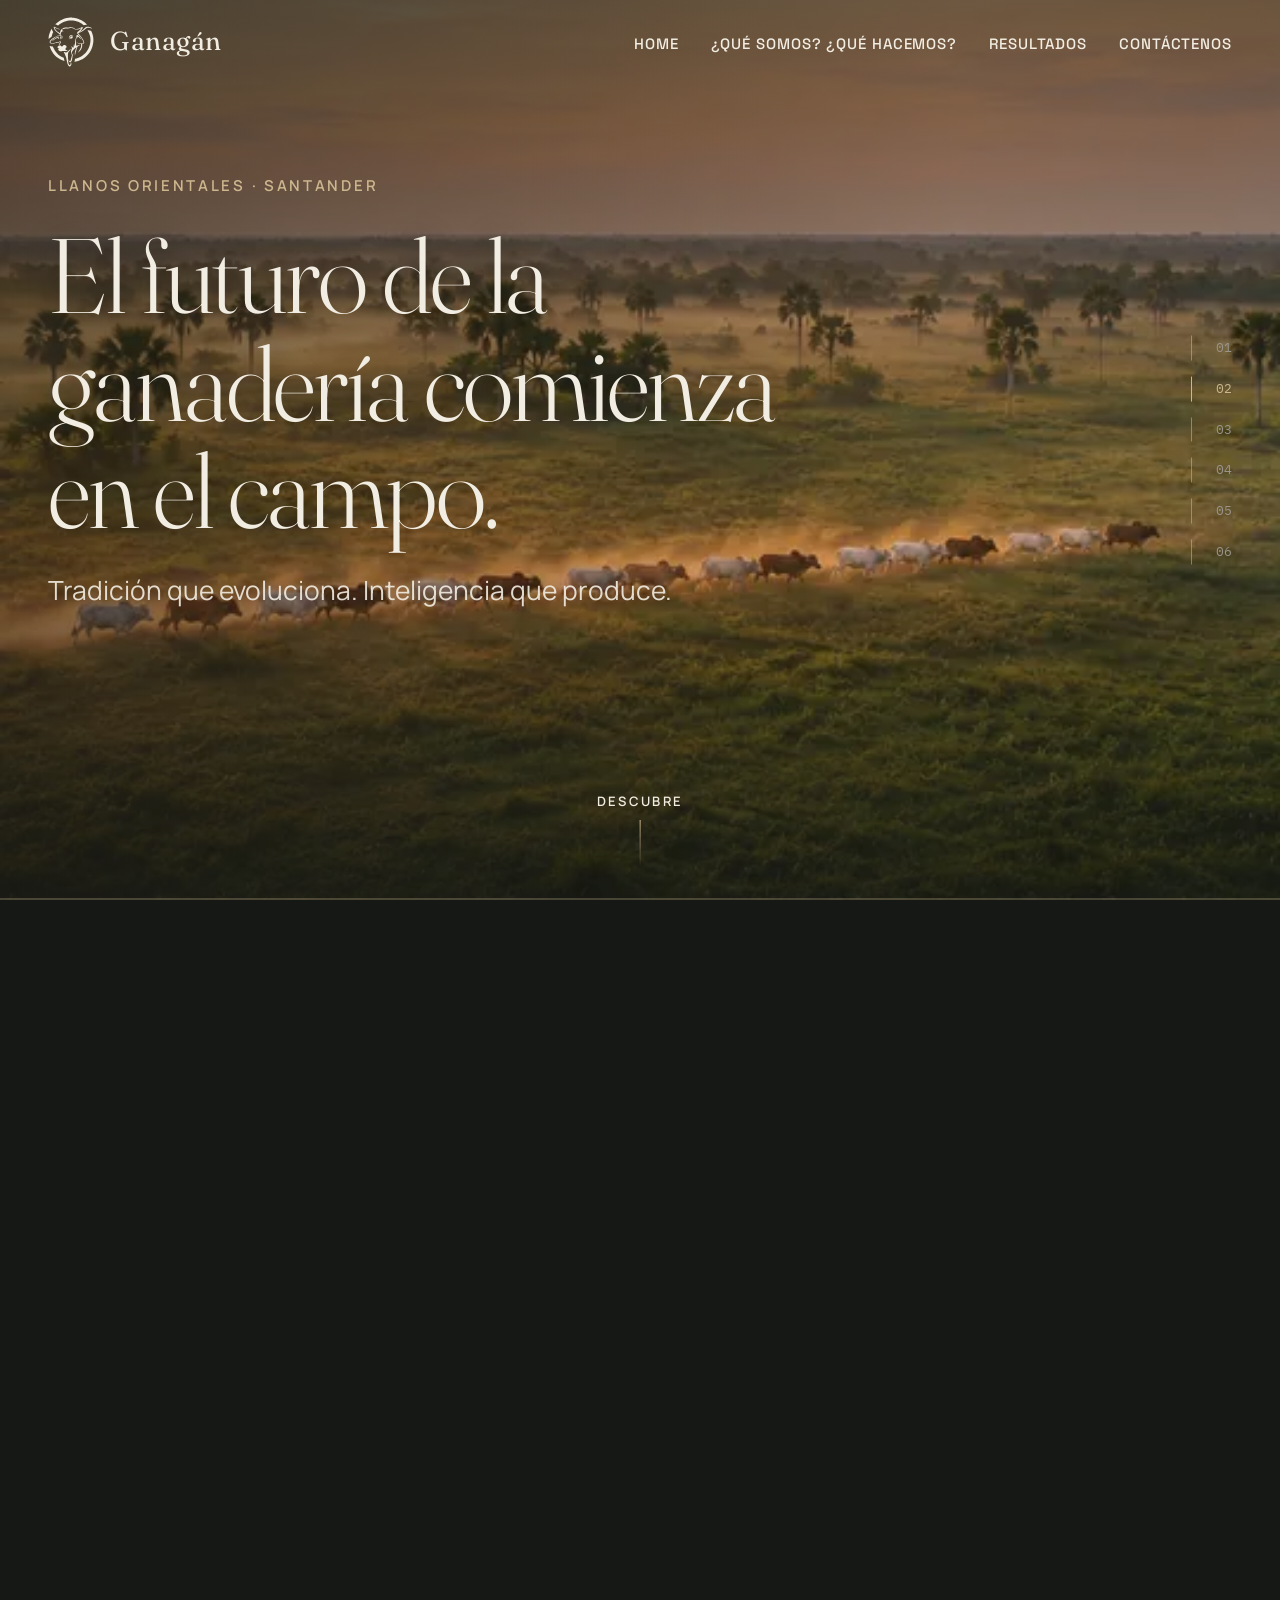
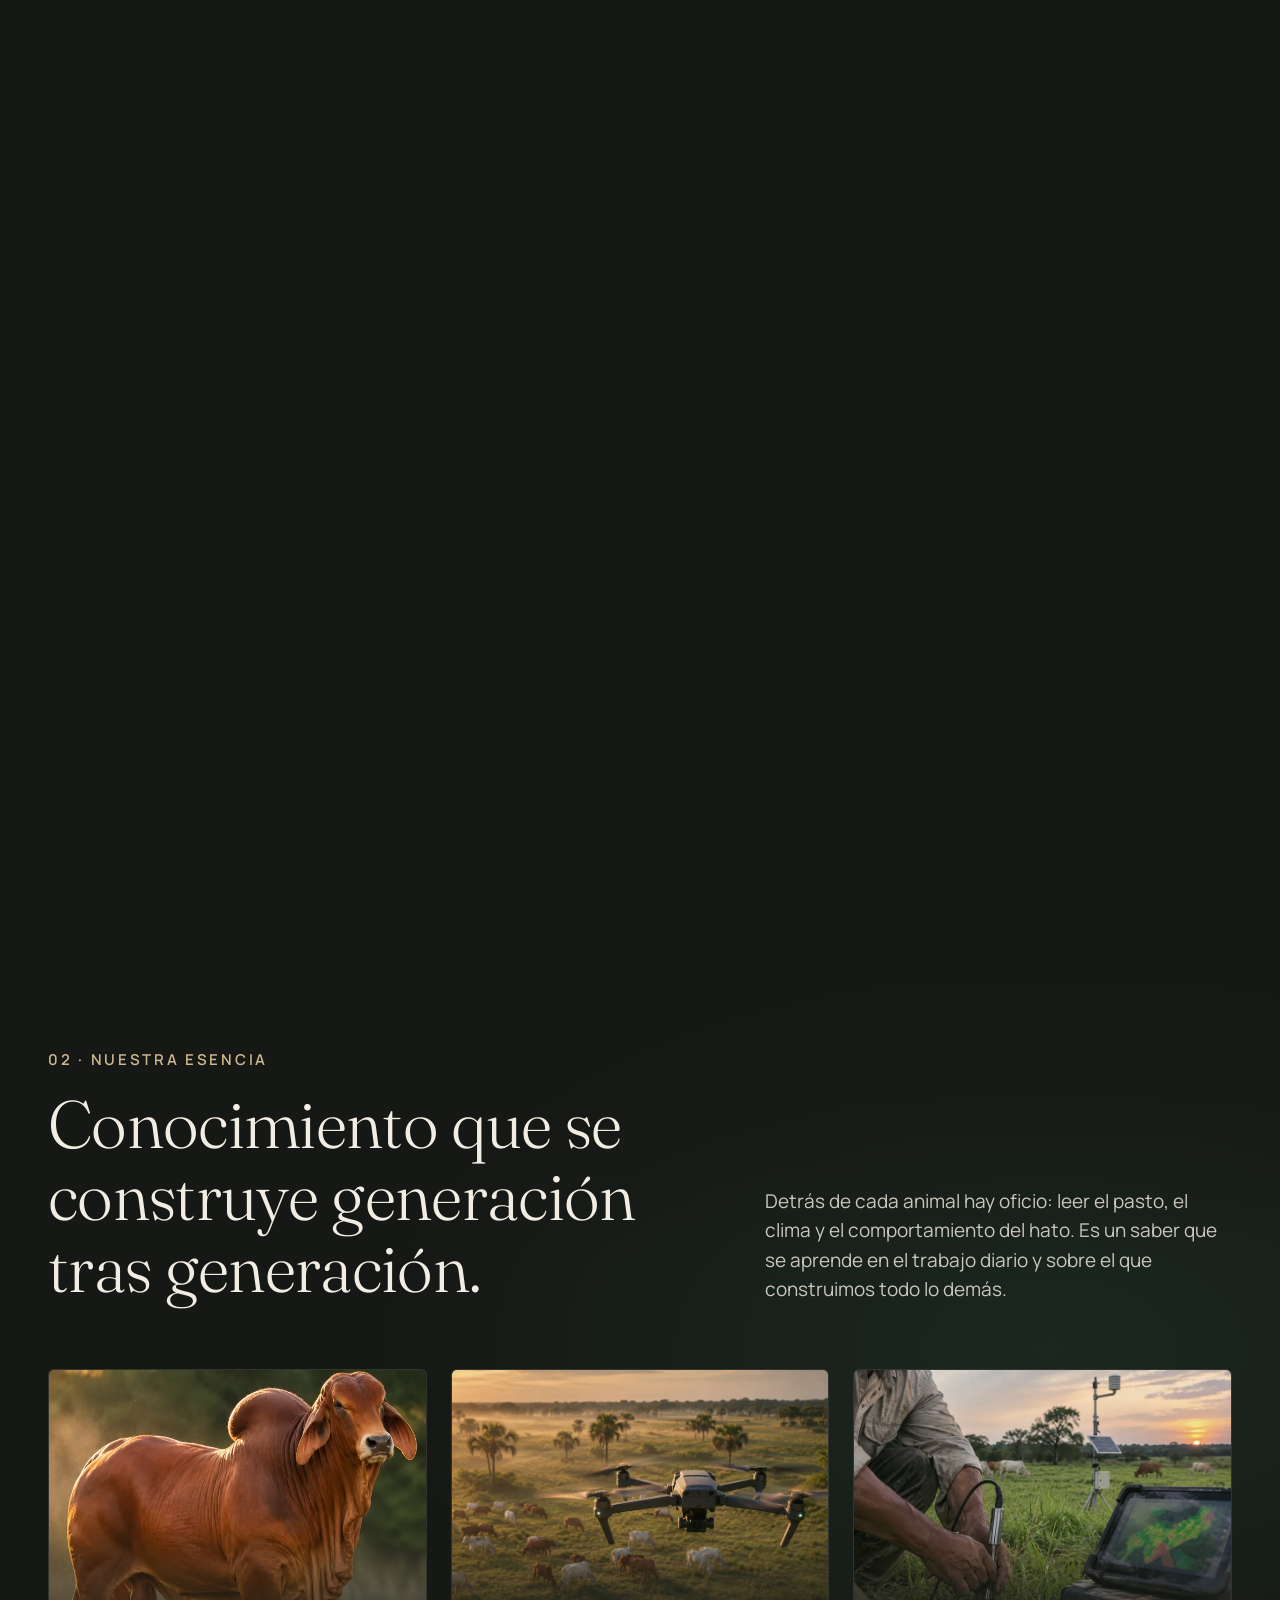
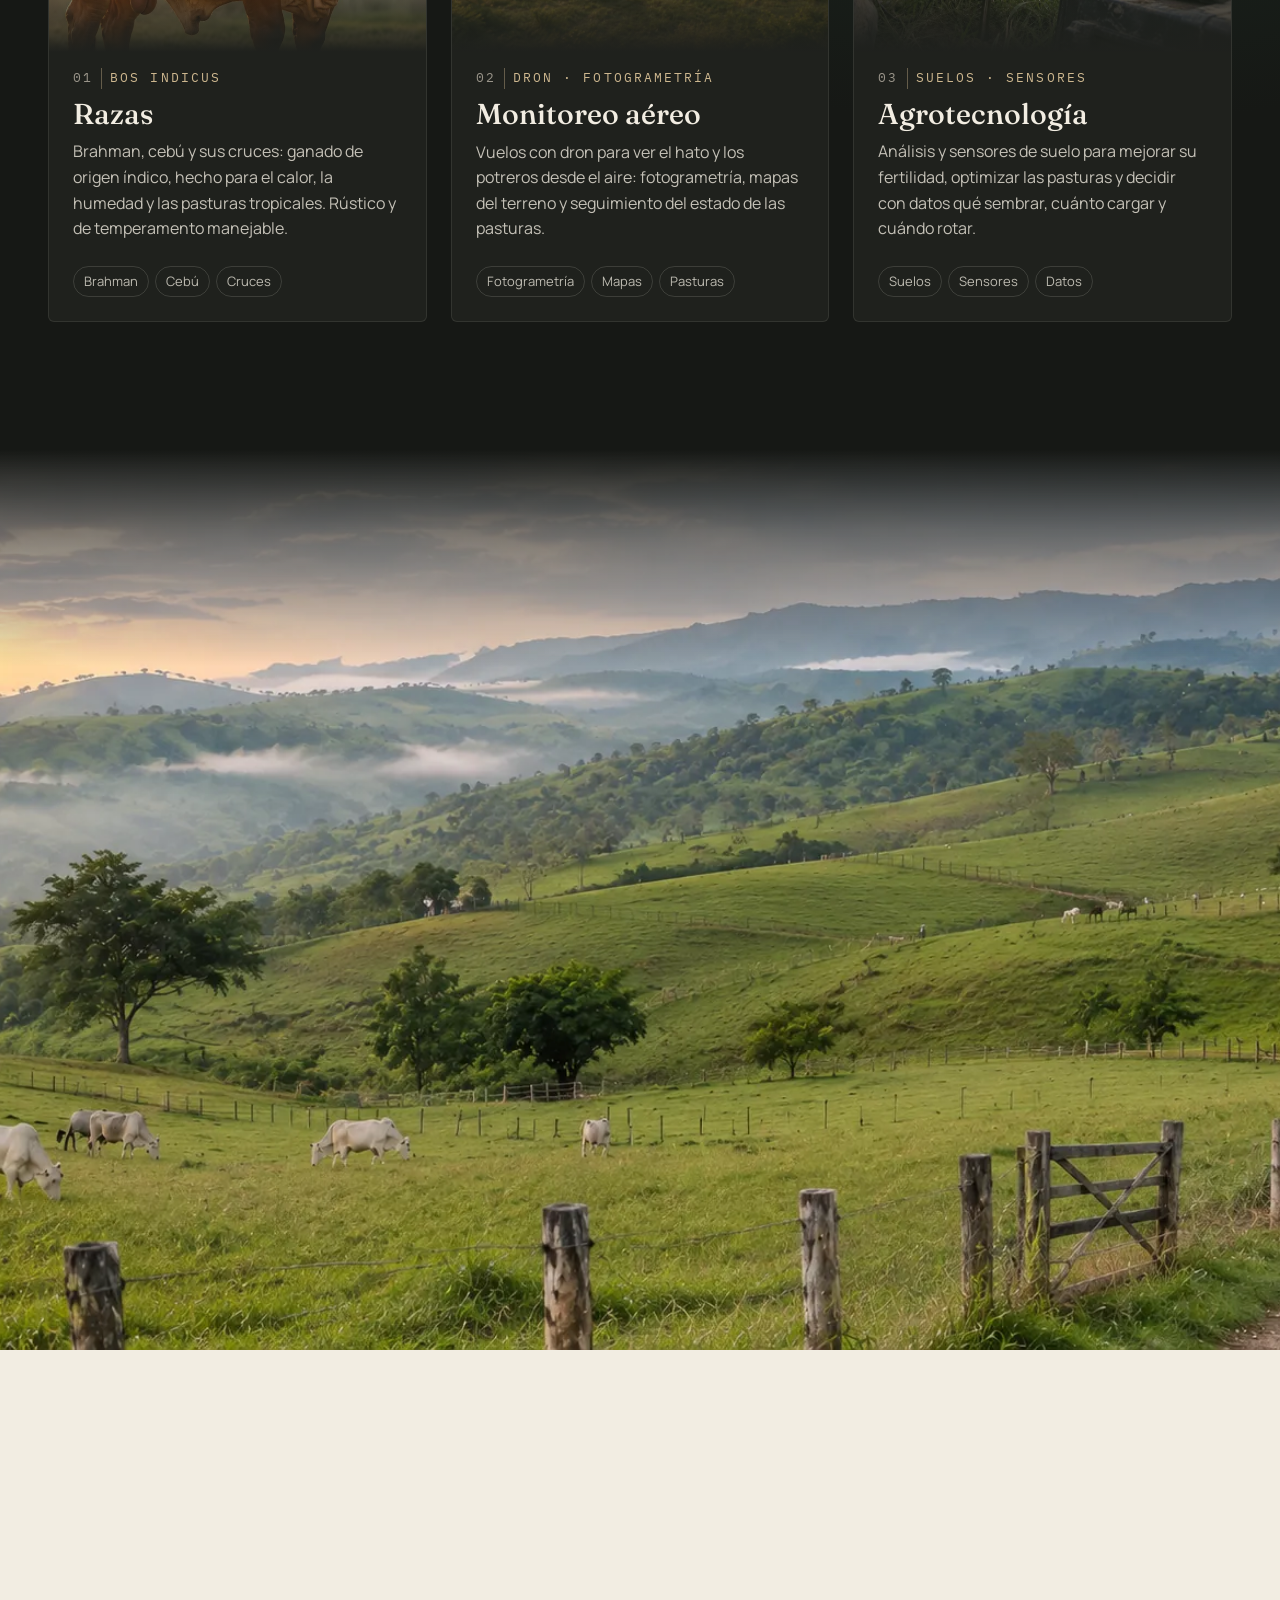
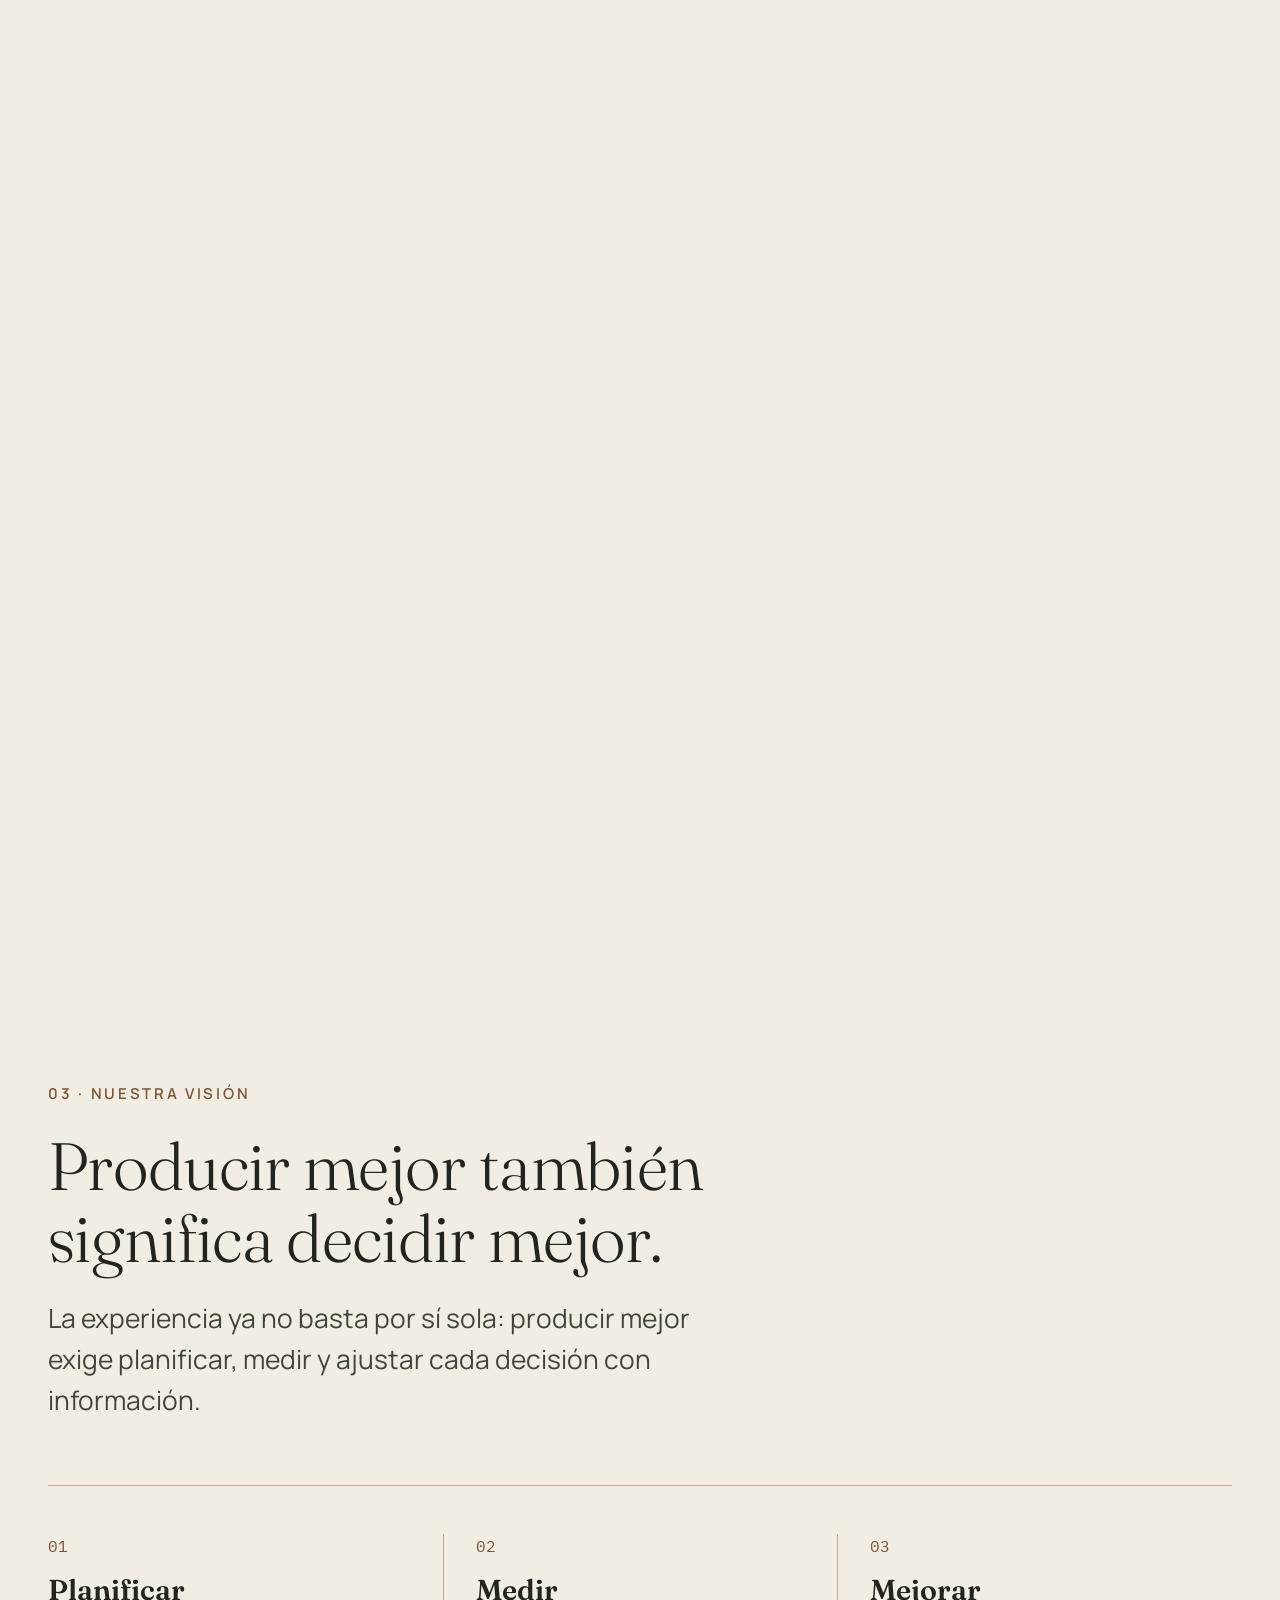
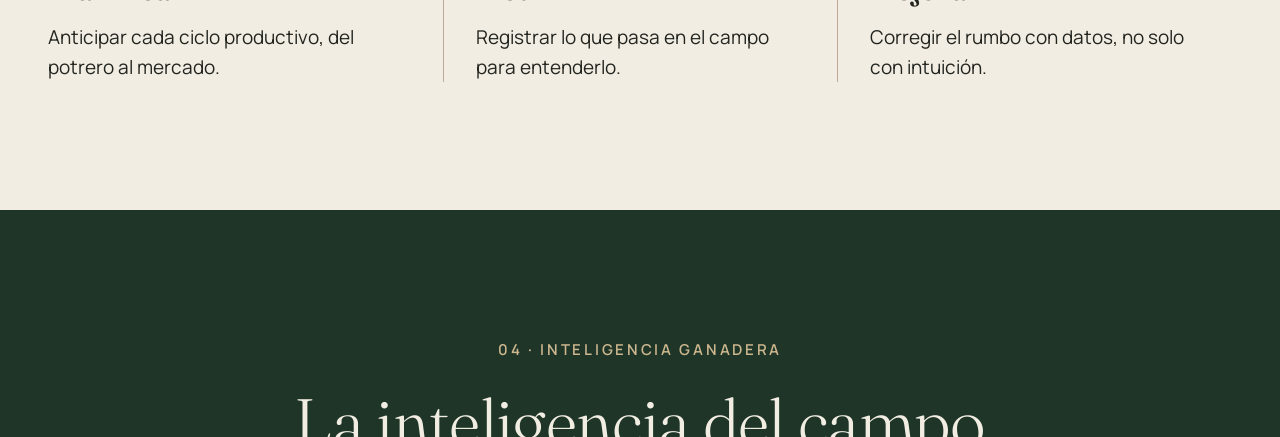
==== index.html @ e429d16e "feat: menú Home, ¿Qué somos? ¿Qué hacemos?, Resultados y Contáctenos Menú plegable hasta 1023 px par" ====
<!doctype html>
<html lang="es" class="no-js">
<head>
  <meta charset="utf-8">
  <meta name="viewport" content="width=device-width, initial-scale=1">
  <title>Ganagán · Tradición que evoluciona</title>
  <meta name="description" content="Ganagán, empresa ganadera de los Llanos Orientales y Santander. Tradición que evoluciona. Inteligencia que produce.">
  <meta name="theme-color" content="#161815">
  <link rel="icon" type="image/svg+xml" href="./assets/icons/ganagan-isotipo-marfil.svg">

  <!-- PASO DE DESPLIEGUE: sustituir por URLs absolutas cuando exista la dirección de GitHub Pages. -->
  <meta property="og:type" content="website">
  <meta property="og:title" content="Ganagán · Tradición que evoluciona">
  <meta property="og:description" content="Tradición que evoluciona. Inteligencia que produce.">
  <meta property="og:image" content="./assets/images/territorio-final-1280.webp">

  <link rel="preload" as="image" type="image/webp"
        href="./assets/images/territorio-movil-864.webp"
        media="(max-width: 767px)">
  <link rel="preload" as="image" type="image/webp"
        imagesrcset="./assets/images/territorio-hero-960.webp 960w, ./assets/images/territorio-hero-1672.webp 1672w"
        imagesizes="100vw" media="(min-width: 768px)">

  <link rel="stylesheet" href="./css/styles.css">
  <script>document.documentElement.classList.replace('no-js', 'js');</script>
</head>
<body>
  <a class="skip-link" href="#contenido">Saltar al contenido</a>

  <!-- Cabecera y menú -->
  <header class="site-header" data-header>
    <a class="brand" href="#territorio" aria-label="Ganagán, volver al inicio">
      <img class="brand__mark" src="./assets/icons/ganagan-isotipo-marfil.svg" alt="" width="48" height="53">
      <span class="brand__name">Ganagán</span>
    </a>

    <button class="menu-toggle" type="button" aria-expanded="false" aria-controls="menu-principal" data-menu-toggle>
      <span class="menu-toggle__label">Menú</span>
      <span class="menu-toggle__icon" aria-hidden="true"></span>
    </button>

    <nav class="site-nav" id="menu-principal" aria-label="Principal" data-menu>
      <ul>
        <li><a href="#territorio">Home</a></li>
        <li><a href="#esencia">¿Qué somos? ¿Qué hacemos?</a></li>
        <li><a href="#inteligencia">Resultados</a></li>
        <li><a href="#contacto">Contáctenos</a></li>
      </ul>
    </nav>
  </header>

  <!-- Indicador de escenas (escritorio) -->
  <nav class="scene-index" aria-label="Escenas">
    <ol>
      <li><a href="#territorio" data-scene-link="territorio"><span class="visually-hidden">Escena </span>01</a></li>
      <li><a href="#esencia" data-scene-link="esencia"><span class="visually-hidden">Escena </span>02</a></li>
      <li><a href="#vision" data-scene-link="vision"><span class="visually-hidden">Escena </span>03</a></li>
      <li><a href="#inteligencia" data-scene-link="inteligencia"><span class="visually-hidden">Escena </span>04</a></li>
      <li><a href="#proposito" data-scene-link="proposito"><span class="visually-hidden">Escena </span>05</a></li>
      <li><a href="#identidad" data-scene-link="identidad"><span class="visually-hidden">Escena </span>06</a></li>
    </ol>
  </nav>

  <main id="contenido">

    <!-- ESCENA 01 · EL TERRITORIO -->
    <section class="scene scene--hero" id="territorio" data-scene data-hero aria-labelledby="t-territorio">
      <div class="hero__sticky">
        <picture class="hero__media">
          <source media="(min-width: 768px)"
                  srcset="./assets/images/territorio-hero-960.webp 960w, ./assets/images/territorio-hero-1672.webp 1672w"
                  sizes="100vw">
          <img src="./assets/images/territorio-movil-864.webp"
               srcset="./assets/images/territorio-movil-540.webp 540w, ./assets/images/territorio-movil-864.webp 864w"
               sizes="100vw" width="864" height="1536" fetchpriority="high"
               alt="Vista aérea al amanecer de la sabana de los Llanos Orientales, con un hato de ganado Brahman avanzando entre la niebla y los morichales.">
        </picture>

        <!-- Video controlado por el scroll: main.js le asigna el archivo solo en escritorio
             y sin movimiento reducido. En móvil nunca se descarga. -->
        <video class="hero__video" data-scrub-video
               data-src="./assets/videos/territorio-scrub.mp4"
               muted playsinline preload="none" disablepictureinpicture
               aria-hidden="true" tabindex="-1"></video>

        <div class="hero__content">
          <p class="eyebrow" data-reveal>Llanos Orientales · Santander</p>
          <h1 class="hero__title" id="t-territorio" data-reveal style="--d:120">El futuro de la ganadería comienza en el campo.</h1>
          <p class="hero__lead" data-reveal style="--d:320">Tradición que evoluciona. Inteligencia que produce.</p>
        </div>

        <p class="hero__arrival" aria-hidden="true">Llanos Orientales, Colombia</p>

        <svg class="line line--horizon" data-horizon viewBox="0 0 100 1" preserveAspectRatio="none" aria-hidden="true">
          <line x1="0" y1="0.5" x2="100" y2="0.5" />
        </svg>

        <a class="scroll-cue" href="#esencia">Descubre</a>
      </div>
    </section>

    <!-- ESCENA 02 · NUESTRA ESENCIA -->
    <section class="scene scene--esencia" id="esencia" data-scene aria-labelledby="t-esencia">
      <div class="container">
        <header class="scene__header esencia__header">
          <p class="eyebrow" data-reveal>02 · Nuestra esencia</p>
          <h2 class="scene__title" id="t-esencia" data-reveal style="--d:100">Conocimiento que se construye generación tras generación.</h2>
          <p class="scene__text" data-reveal style="--d:200">Detrás de cada animal hay oficio: leer el pasto, el clima y el comportamiento del hato. Es un saber que se aprende en el trabajo diario y sobre el que construimos todo lo demás.</p>
        </header>

        <ul class="cards" role="list">
          <li class="card" data-reveal>
            <figure class="card__media">
              <img src="./assets/images/esencia-toro-700.webp"
                   srcset="./assets/images/esencia-toro-700.webp 700w, ./assets/images/esencia-toro-1122.webp 1122w"
                   sizes="(min-width: 1024px) 26rem, 82vw" width="1122" height="1402" loading="lazy"
                   alt="Toro Brahman rojo de perfil, con la giba y las orejas iluminadas a contraluz al atardecer.">
            </figure>
            <div class="card__body">
              <p class="card__meta"><span>01</span> Bos indicus</p>
              <h3 class="card__title">Razas</h3>
              <p class="card__text">Brahman, cebú y sus cruces: ganado de origen índico, hecho para el calor, la humedad y las pasturas tropicales. Rústico y de temperamento manejable.</p>
              <ul class="card__tags" role="list" aria-label="Razas">
                <li>Brahman</li><li>Cebú</li><li>Cruces</li>
              </ul>
            </div>
          </li>
          <li class="card" data-reveal style="--d:150">
            <figure class="card__media">
              <img src="./assets/images/esencia-dron-960.webp"
                   srcset="./assets/images/esencia-dron-960.webp 960w, ./assets/images/esencia-dron-1536.webp 1536w"
                   sizes="(min-width: 1024px) 26rem, 82vw" width="1536" height="1024" loading="lazy"
                   alt="Dron sobrevolando un hato de ganado Brahman y cebú que pasta en la sabana llanera al amanecer.">
            </figure>
            <div class="card__body">
              <p class="card__meta"><span>02</span> Dron · Fotogrametría</p>
              <h3 class="card__title">Monitoreo aéreo</h3>
              <p class="card__text">Vuelos con dron para ver el hato y los potreros desde el aire: fotogrametría, mapas del terreno y seguimiento del estado de las pasturas.</p>
              <ul class="card__tags" role="list" aria-label="Monitoreo aéreo">
                <li>Fotogrametría</li><li>Mapas</li><li>Pasturas</li>
              </ul>
            </div>
          </li>
          <li class="card" data-reveal style="--d:300">
            <figure class="card__media">
              <img src="./assets/images/esencia-agrotech-960.webp"
                   srcset="./assets/images/esencia-agrotech-960.webp 960w, ./assets/images/esencia-agrotech-1536.webp 1536w"
                   sizes="(min-width: 1024px) 26rem, 82vw" width="1536" height="1024" loading="lazy"
                   alt="Técnico agrónomo clavando un sensor de suelo en el potrero junto a una tablet con un mapa de vegetación; al fondo, una estación meteorológica solar y ganado pastando.">
            </figure>
            <div class="card__body">
              <p class="card__meta"><span>03</span> Suelos · Sensores</p>
              <h3 class="card__title">Agrotecnología</h3>
              <p class="card__text">Análisis y sensores de suelo para mejorar su fertilidad, optimizar las pasturas y decidir con datos qué sembrar, cuánto cargar y cuándo rotar.</p>
              <ul class="card__tags" role="list" aria-label="Agrotecnología">
                <li>Suelos</li><li>Sensores</li><li>Datos</li>
              </ul>
            </div>
          </li>
        </ul>
        <p class="cards__hint" aria-hidden="true">Desliza →</p>
      </div>
    </section>

    <!-- ESCENA 03 · NUESTRA VISIÓN -->
    <section class="scene scene--vision" id="vision" data-scene aria-labelledby="t-vision">
      <div class="vision__stage" data-vision-stage>
        <div class="vision__sticky">
          <figure class="vision__media" data-vision-media>
            <img src="./assets/images/vision-ladera-960.webp"
                 srcset="./assets/images/vision-ladera-960.webp 960w, ./assets/images/vision-ladera-1560.webp 1560w"
                 sizes="100vw" width="1560" height="822" loading="lazy"
                 alt="Potreros en ladera en las montañas de Santander, divididos por cercas de madera que siguen el relieve.">
            <video class="vision__video" data-scrub-video data-src="./assets/videos/vision-scrub.mp4"
                   muted playsinline preload="none" disablepictureinpicture aria-hidden="true" tabindex="-1"></video>
          </figure>
          <p class="vision__caption" aria-hidden="true">Santander, Colombia · Silvopastoreo</p>
        </div>
      </div>
      <div class="container">
        <header class="scene__header" data-reveal>
          <p class="eyebrow">03 · Nuestra visión</p>
          <h2 class="scene__title" id="t-vision">Producir mejor también significa decidir mejor.</h2>
          <p class="scene__text">La experiencia ya no basta por sí sola: producir mejor exige planificar, medir y ajustar cada decisión con información.</p>
        </header>
        <ol class="principles">
          <li data-reveal>
            <span class="principles__num">01</span>
            <h3>Planificar</h3>
            <p>Anticipar cada ciclo productivo, del potrero al mercado.</p>
          </li>
          <li data-reveal style="--d:150">
            <span class="principles__num">02</span>
            <h3>Medir</h3>
            <p>Registrar lo que pasa en el campo para entenderlo.</p>
          </li>
          <li data-reveal style="--d:300">
            <span class="principles__num">03</span>
            <h3>Mejorar</h3>
            <p>Corregir el rumbo con datos, no solo con intuición.</p>
          </li>
        </ol>
      </div>
    </section>

    <!-- ESCENA 04 · INTELIGENCIA GANADERA -->
    <section class="scene scene--inteligencia" id="inteligencia" data-scene aria-labelledby="t-inteligencia">
      <div class="container">
        <header class="scene__header scene__header--center" data-reveal>
          <p class="eyebrow">04 · Inteligencia ganadera</p>
          <h2 class="scene__title" id="t-inteligencia">La inteligencia del campo está en comprender cada variable.</h2>
          <p class="scene__text">Territorio, productividad, información, indicadores y finanzas no son temas separados. Entender cómo se relacionan es lo que permite decidir mejor.</p>
        </header>

        <div class="variables" data-variables>
          <svg class="variables__lines" viewBox="0 0 100 100" preserveAspectRatio="none" aria-hidden="true">
            <line pathLength="1" x1="50" y1="16.7" x2="50" y2="50" />
            <line pathLength="1" x1="16.7" y1="50" x2="50" y2="50" />
            <line pathLength="1" x1="83.3" y1="50" x2="50" y2="50" />
            <line pathLength="1" x1="16.7" y1="83.3" x2="50" y2="50" />
            <line pathLength="1" x1="83.3" y1="83.3" x2="50" y2="50" />
          </svg>
          <ul class="variables__list">
            <li class="variables__node variables__node--territorio">Territorio</li>
            <li class="variables__node variables__node--productividad">Productividad</li>
            <li class="variables__node variables__node--informacion">Información</li>
            <li class="variables__node variables__node--indicadores">Indicadores</li>
            <li class="variables__node variables__node--finanzas">Finanzas</li>
          </ul>
          <p class="variables__center">Mejores decisiones</p>
        </div>

        <p class="scene__note" data-reveal>Estamos construyendo las herramientas para lograrlo.</p>
      </div>
    </section>

    <!-- ESCENA 05 · NUESTRO PROPÓSITO -->
    <section class="scene scene--proposito" id="proposito" data-scene aria-labelledby="t-proposito">
      <picture class="proposito__media">
        <source media="(min-width: 768px)"
                srcset="./assets/images/proposito-horizonte-960.webp 960w, ./assets/images/proposito-horizonte-1672.webp 1672w"
                sizes="100vw">
        <img src="./assets/images/proposito-movil-540.webp"
             srcset="./assets/images/proposito-movil-540.webp 540w, ./assets/images/proposito-movil-864.webp 864w"
             sizes="100vw" width="864" height="1536" loading="lazy"
             alt="Montañas de Santander al atardecer, con potreros en ladera y un camino rural que sube hacia la luz.">
      </picture>
      <div class="proposito__content" data-reveal>
        <p class="eyebrow">05 · Nuestro propósito</p>
        <h2 class="scene__title" id="t-proposito">Una nueva perspectiva para el desarrollo ganadero.</h2>
        <p class="scene__text">Del llano a la montaña, creemos en una ganadería que crece con su territorio: más eficiente, mejor informada y comprometida con las regiones donde trabaja.</p>
      </div>
    </section>

    <!-- ESCENA 06 · IDENTIDAD GANAGÁN -->
    <section class="scene scene--identidad" id="identidad" data-scene aria-labelledby="t-identidad">
      <div class="container identidad">
        <img class="identidad__logo" data-reveal="clip" src="./assets/icons/ganagan-logo-marfil.svg" width="1085" height="1449" loading="lazy"
             alt="Logotipo de Inversiones Ganagán">
        <h2 class="identidad__claim" id="t-identidad" data-reveal style="--d:900">GANAGÁN. <span>Tradición que evoluciona.</span></h2>
      </div>
    </section>

  </main>

  <footer class="site-footer" id="contacto">
    <div class="container site-footer__grid">
      <div>
        <img src="./assets/icons/ganagan-isotipo-marfil.svg" alt="" width="48" height="53" loading="lazy">
        <p class="site-footer__legal">Inversiones Ganagán M&amp;V S.A.S. ZOMAC</p>
      </div>
      <div>
        <h2 class="site-footer__title">Dónde trabajamos</h2>
        <p>Llanos Orientales y Santander, Colombia.</p>
      </div>
      <div>
        <h2 class="site-footer__title">Contacto</h2>
        <!-- PENDIENTE: correo, teléfono y redes confirmados por la empresa. -->
        <p>Próximamente.</p>
      </div>
      <div>
        <h2 class="site-footer__title">Plataforma</h2>
        <p>Plataforma de inteligencia ganadera: en desarrollo.</p>
      </div>
    </div>
    <p class="container site-footer__copy">© <span data-year>2026</span> Inversiones Ganagán M&amp;V S.A.S. Imágenes ilustrativas.</p>
  </footer>

  <script src="./js/main.js" defer></script>
</body>
</html>
---- css/styles.css ----
/* =========================================================
   GANAGÁN · Estilos base (prototipo estructural)
   Fuente de verdad: docs/paquete-de-diseno.md
   ========================================================= */

/* ---------- 1. Fuentes ----------
   Se alojarán en assets/fonts/ (woff2). Mientras no existan,
   el navegador usa las alternativas de --font-*.            */
@font-face {
  font-family: "Fraunces";
  src: url("../assets/fonts/fraunces-variable.woff2") format("woff2");
  font-weight: 300 700;
  font-display: swap;
}
@font-face {
  font-family: "Manrope";
  src: url("../assets/fonts/manrope-variable.woff2") format("woff2");
  font-weight: 400 700;
  font-display: swap;
}
@font-face {
  font-family: "Space Grotesk";
  src: url("../assets/fonts/space-grotesk-variable.woff2") format("woff2");
  font-weight: 300 700;
  font-display: swap;
}
@font-face {
  font-family: "IBM Plex Mono";
  src: url("../assets/fonts/ibm-plex-mono-400.woff2") format("woff2");
  font-weight: 400;
  font-display: swap;
}

/* ---------- 2. Tokens ---------- */
:root {
  /* Paleta (contrastes en el paquete de diseño, sección 3) */
  --grafito: #161815;
  --bosque:  #1E3528;
  --marfil:  #F2EDE2;
  --arena:   #CDB78F;
  --tierra:  #7A5536;
  --piedra:  #9A958A;
  --tinta:   #22241F;
  --musgo:   #4F5E46;
  --marino:  #002060;

  /* Tipografía */
  --font-display: "Fraunces", Georgia, "Times New Roman", serif;
  --font-body: "Manrope", system-ui, -apple-system, "Segoe UI", Roboto, sans-serif;
  --font-mono: "IBM Plex Mono", ui-monospace, Consolas, monospace;
  --font-ui: "Space Grotesk", "Manrope", system-ui, sans-serif;

  /* Escala ampliada ~20 % el 2026-11-07 (antes: hero 96, h2 60, lead 22, body 17 px) */
  --fs-hero: clamp(2.5rem, 1rem + 7vw, 7.25rem);      /* ~42 px en móvil → 116 px */
  --fs-h2:   clamp(2.25rem, 1.3rem + 3.6vw, 4.5rem);
  --fs-h3:   clamp(1.375rem, 1.2rem + 0.75vw, 1.8125rem);
  --fs-lead: clamp(1.25rem, 1.05rem + 0.75vw, 1.6875rem);
  --fs-body: 1.1875rem;
  --fs-small: 1rem;
  --fs-label: 0.8125rem;

  /* Espaciado (múltiplos de 8 px) */
  --s-1: 0.5rem;  --s-2: 1rem;  --s-3: 1.5rem;  --s-4: 2rem;
  --s-6: 3rem;    --s-8: 4rem;  --s-12: 6rem;   --s-16: 8rem;
  --scene-pad: clamp(var(--s-8), 10vw, var(--s-16));

  /* Retícula */
  --container: 80rem;            /* 1280 px */
  --gutter: clamp(1.25rem, 4vw, 3rem);

  --header-h: 5.25rem;
  --line: 1px solid color-mix(in srgb, var(--arena) 55%, transparent);
  --ease: cubic-bezier(.22, .61, .36, 1);
}

/* ---------- 3. Base ---------- */
*, *::before, *::after { box-sizing: border-box; }
html {
  -webkit-text-size-adjust: 100%;
  scroll-behavior: smooth;
  scroll-padding-top: var(--header-h);
  overflow-x: hidden;
}
@supports (overflow: clip) { html { overflow-x: clip; } }
body {
  margin: 0;
  background: var(--grafito);
  color: var(--marfil);
  font-family: var(--font-body);
  font-size: var(--fs-body);
  line-height: 1.6;
  -webkit-font-smoothing: antialiased;
}
img, svg { display: block; max-width: 100%; }
img { height: auto; }
figure { margin: 0; }
h1, h2, h3 { margin: 0; font-weight: 400; }
p { margin: 0; }
ul, ol { margin: 0; padding: 0; list-style: none; }
a { color: inherit; }

:focus-visible {
  outline: 2px solid var(--arena);
  outline-offset: 3px;
}

.visually-hidden {
  position: absolute !important;
  width: 1px; height: 1px;
  overflow: hidden; clip: rect(0 0 0 0);
  white-space: nowrap;
}
.skip-link {
  position: absolute; left: var(--s-2); top: -100px; z-index: 100;
  padding: var(--s-1) var(--s-2);
  background: var(--marfil); color: var(--tinta);
  font-weight: 600; text-decoration: none;
}
.skip-link:focus { top: var(--s-2); }

.container {
  width: 100%;
  max-width: var(--container);
  margin-inline: auto;
  padding-inline: var(--gutter);
}

/* ---------- 4. Tipografía compartida ---------- */
.eyebrow {
  font-family: var(--font-body);
  font-size: clamp(0.8125rem, 0.75rem + 0.25vw, 0.9375rem);
  font-weight: 600;
  letter-spacing: 0.18em;
  text-transform: uppercase;
  color: var(--arena);
  margin-bottom: var(--s-3);
}
.scene__title {
  font-family: var(--font-display);
  font-size: var(--fs-h2);
  font-weight: 300;
  line-height: 1.08;
  letter-spacing: -0.01em;
  text-wrap: balance;
  max-width: 18ch;
}
.scene__text {
  margin-top: var(--s-3);
  font-size: var(--fs-lead);
  line-height: 1.55;
  max-width: 44rem;
  color: color-mix(in srgb, var(--marfil) 82%, transparent);
}
.scene__header { margin-bottom: var(--s-8); }
.scene__header--center { text-align: center; }
.scene__header--center .scene__title,
.scene__header--center .scene__text { margin-inline: auto; }

/* ---------- 5. Cabecera y menú ---------- */
.site-header {
  position: fixed; inset: 0 0 auto 0; z-index: 50;
  height: var(--header-h);
  display: flex; align-items: center; justify-content: space-between;
  padding-inline: var(--gutter);
  transition: background-color .4s var(--ease), transform .4s var(--ease);
}
.site-header.is-scrolled {
  background: color-mix(in srgb, var(--grafito) 88%, transparent);
  -webkit-backdrop-filter: blur(10px);
  backdrop-filter: blur(10px);
}
.site-header.is-hidden { transform: translateY(-100%); }
/* Con el menú abierto, la cabecera no puede tener transform ni blur:
   ambos convierten la cabecera en el contenedor del menú fijo y lo recortan. */
.site-header.menu-open {
  transform: none;
  background: transparent;
  -webkit-backdrop-filter: none;
  backdrop-filter: none;
}

.brand {
  display: flex; align-items: center; gap: var(--s-2);
  text-decoration: none;
}
.brand__mark { width: 2.875rem; height: auto; }
.brand__name {
  font-family: var(--font-display);
  font-size: 1.625rem;
  letter-spacing: 0.02em;
}

/* Enlaces de navegación: sin borde; al señalar aparece una línea arena debajo */
.site-nav ul { display: flex; gap: var(--s-4); }
.site-nav a {
  font-family: var(--font-ui);
  font-size: 0.9375rem;
  font-weight: 500;
  letter-spacing: 0.06em;
  text-transform: uppercase;
  text-decoration: none;
  white-space: nowrap;
  padding-block: var(--s-1);
  background: linear-gradient(var(--arena), var(--arena)) no-repeat left bottom / 0 1px;
  transition: background-size .35s var(--ease);
}
.site-nav a:hover,
.site-nav a:focus-visible { background-size: 100% 1px; }

.menu-toggle {
  display: none;
  align-items: center; gap: var(--s-1);
  background: none; border: 0; padding: var(--s-1);
  color: var(--marfil);
  font: 500 0.9375rem / 1 var(--font-ui);
  letter-spacing: 0.06em; text-transform: uppercase;
  cursor: pointer;
}
.menu-toggle__icon,
.menu-toggle__icon::before {
  display: block; width: 1.5rem; height: 1px;
  background: currentColor;
  transition: transform .3s var(--ease);
}
.menu-toggle__icon { position: relative; transform: translateY(-3px); }
.menu-toggle__icon::before { content: ""; position: absolute; top: 6px; }
.menu-toggle[aria-expanded="true"] .menu-toggle__icon { transform: translateY(0) rotate(45deg); }
.menu-toggle[aria-expanded="true"] .menu-toggle__icon::before { transform: translateY(-6px) rotate(-90deg); }

/* Menú móvil: solo si hay JavaScript; sin él, los enlaces quedan visibles */
@media (max-width: 1023px) {
  .js .menu-toggle { display: inline-flex; position: relative; z-index: 2; }
  .js .site-nav {
    position: fixed; inset: 0;
    display: grid; place-items: center;
    background: var(--grafito);
    opacity: 0; visibility: hidden;
    transition: opacity .35s var(--ease), visibility .35s;
  }
  .js .site-nav.is-open { opacity: 1; visibility: visible; }
  .js .site-nav ul { flex-direction: column; align-items: center; gap: var(--s-4); }
  .js .site-nav a {
    font-family: var(--font-display);
    font-size: 2.25rem; font-weight: 300;
    letter-spacing: 0; text-transform: none;
    display: block; text-align: center; line-height: 1.2;
    white-space: normal; max-width: 12ch; margin-inline: auto;
  }
  .js .site-nav ul { padding-inline: var(--gutter); }
  .no-js .site-nav ul { gap: var(--s-2); }
  .no-js .brand__name { display: none; }
}

/* Indicador de escenas */
.scene-index {
  position: fixed; right: var(--gutter); top: 50%; z-index: 40;
  transform: translateY(-50%);
  display: none;
}
.scene-index ol { display: grid; gap: var(--s-2); }
.scene-index a {
  display: block;
  font-family: var(--font-mono);
  font-size: var(--fs-label);
  color: var(--piedra);
  text-decoration: none;
  padding: 2px 0 2px var(--s-3);
  border-left: var(--line);
  transition: color .3s var(--ease), border-color .3s var(--ease);
}
.scene-index a:hover,
.scene-index a[aria-current="true"] { color: var(--arena); border-left-color: var(--arena); }
/* Sobre la escena clara (03) el indicador cambia a tonos oscuros */
.scene-index.on-light a { color: color-mix(in srgb, var(--tinta) 75%, var(--marfil));   /* ≈ 6:1 */ border-left-color: color-mix(in srgb, var(--tierra) 50%, transparent); }
.scene-index.on-light a:hover,
.scene-index.on-light a[aria-current="true"] { color: var(--tierra); border-left-color: var(--tierra); }
@media (min-width: 1024px) { .scene-index { display: block; } }

/* ---------- 6. Escenas ---------- */
.scene { position: relative; padding-block: var(--scene-pad); }

/* 01 · Territorio */
/* La sección mide una pantalla. Con video (clase .hero--scrub, la añade
   main.js) mide 280vh y el contenido queda fijo mientras el scroll
   hace avanzar el video. */
.scene--hero { padding: 0; }
.scene--hero.hero--scrub { height: 280vh; }
.hero__sticky {
  position: sticky; top: 0;
  height: 100vh;
  height: 100svh;
  display: grid;
  align-items: start;
  overflow: hidden;
  isolation: isolate;
}
.hero__media,
.hero__media img,
.hero__video {
  position: absolute; inset: 0;
  width: 100%; height: 100%;
  object-fit: cover;
  object-position: 50% 70%;
  z-index: -2;
}
.hero__video { display: none; opacity: 0; transition: opacity .8s var(--ease); }
.hero--scrub .hero__video { display: block; }
.hero--scrub .hero__video.is-ready { opacity: 1; }

/* Al avanzar el video, el título sube y se desvanece y aparece la llegada.
   --hp = progreso del hero (0 → 1), lo escribe main.js. */
.hero--scrub .hero__content {
  opacity: calc(1 - var(--hp, 0) * 2.6);
  transform: translate3d(0, calc(var(--hp, 0) * -80px), 0);
}
.hero--scrub .scroll-cue { opacity: calc(1 - var(--hp, 0) * 6); }
.hero__arrival {
  position: absolute; left: var(--gutter); bottom: var(--s-6);
  font-family: var(--font-mono);
  font-size: var(--fs-label);
  letter-spacing: 0.18em; text-transform: uppercase;
  color: var(--arena);
  opacity: 0;
}
.hero--scrub .hero__arrival { opacity: calc((var(--hp, 0) - 0.75) * 5); }

/* Veladura de legibilidad. Valores medidos contra la imagen real:
   título ≥ 3:1 y subtítulo ≥ 4,5:1 en el percentil 95 del fondo. */
.hero__sticky::before {
  content: ""; position: absolute; inset: 0; z-index: -1;
  background:
    linear-gradient(to bottom,
      color-mix(in srgb, var(--grafito) 70%, transparent) 0%,
      color-mix(in srgb, var(--grafito) 60%, transparent) 48%,
      transparent 68%,
      color-mix(in srgb, var(--grafito) 70%, transparent) 100%);
}
@media (min-width: 768px) {
  .hero__sticky::before {
    background:
      linear-gradient(to right,
        color-mix(in srgb, var(--grafito) 45%, transparent) 0%,
        transparent 75%),
      linear-gradient(to bottom,
      color-mix(in srgb, var(--grafito) 62%, transparent) 0%,
      color-mix(in srgb, var(--grafito) 30%, transparent) 38%,
      transparent 58%,
      color-mix(in srgb, var(--grafito) 70%, transparent) 100%);
  }
}
.hero__content {
  padding: calc(var(--header-h) + clamp(var(--s-6), 10vh, var(--s-16))) var(--gutter) 0;
  max-width: calc(var(--container) + 2 * var(--gutter));
  margin-inline: auto; width: 100%;
}
.hero__title {
  font-family: var(--font-display);
  font-size: var(--fs-hero);
  font-weight: 300;
  line-height: 1.02;
  letter-spacing: -0.02em;
  max-width: 14ch;
  text-wrap: balance;
  overflow-wrap: break-word;
  text-shadow: 0 2px 30px color-mix(in srgb, var(--grafito) 45%, transparent);
}
.hero__lead {
  margin-top: var(--s-3);
  font-size: var(--fs-lead);
  color: color-mix(in srgb, var(--marfil) 90%, transparent);
  text-shadow: 0 1px 16px color-mix(in srgb, var(--grafito) 55%, transparent);
}
.line--horizon {
  position: absolute; left: 0; right: 0; bottom: 0;
  width: 100%; height: 2px;
  overflow: visible;
}
.line--horizon line {
  stroke: var(--arena); stroke-width: 1; opacity: .55;
  vector-effect: non-scaling-stroke;
}
.scroll-cue {
  position: absolute; left: 50%; bottom: var(--s-4);
  transform: translateX(-50%);
  display: grid; justify-items: center; gap: var(--s-1);
  font-size: var(--fs-label); font-weight: 600;
  letter-spacing: 0.18em; text-transform: uppercase;
  text-decoration: none;
}
.scroll-cue::after {
  content: ""; width: 1px; height: var(--s-6);
  background: linear-gradient(var(--arena), transparent);
}

/* 02 · Esencia: encabezado editorial y tres tarjetas técnicas
   (razas, ventajas, suelos). Escritorio: rejilla de 3 columnas.
   Móvil y tableta: carrusel horizontal que se desliza con el dedo. */
.scene--esencia {
  background:
    linear-gradient(to bottom, var(--grafito) 0%, transparent 30%),
    radial-gradient(60rem 34rem at 82% 38%, color-mix(in srgb, var(--bosque) 55%, transparent), transparent 70%),
    var(--grafito);
}
@media (min-width: 1024px) {
  .esencia__header {
    display: grid;
    grid-template-columns: minmax(0, 7fr) minmax(0, 5fr);
    column-gap: var(--s-8);
    align-items: end;
  }
  .esencia__header .eyebrow { grid-column: 1 / -1; margin-bottom: var(--s-2); }
  .esencia__header .scene__text { margin-top: 0; font-size: var(--fs-body); }
}

.cards {
  display: grid;
  grid-auto-flow: column;
  grid-auto-columns: 82%;
  gap: var(--s-2);
  overflow-x: auto;
  scroll-snap-type: x mandatory;
  margin-inline: calc(-1 * var(--gutter));
  padding: var(--s-1) var(--gutter) var(--s-3);
  scroll-padding-inline: var(--gutter);
  scrollbar-width: none;
}
.cards::-webkit-scrollbar { display: none; }
@media (min-width: 768px) { .cards { grid-auto-columns: 46%; gap: var(--s-3); } }
@media (min-width: 1024px) {
  .cards {
    grid-auto-flow: row;
    grid-template-columns: repeat(3, 1fr);
    overflow: visible;
    margin-inline: 0; padding: 0;
  }
}
.cards__hint {
  margin-top: var(--s-1);
  font-family: var(--font-mono);
  font-size: var(--fs-label);
  letter-spacing: 0.18em; text-transform: uppercase;
  color: var(--piedra);
}
@media (min-width: 1024px) { .cards__hint { display: none; } }

.card {
  --card-bg: color-mix(in srgb, var(--marfil) 4%, var(--grafito));
  position: relative;
  display: flex; flex-direction: column;
  scroll-snap-align: start;
  background: var(--card-bg);
  border: 1px solid color-mix(in srgb, var(--marfil) 9%, transparent);
  border-radius: 6px;
  overflow: hidden;
  transition: border-color .5s var(--ease), translate .5s var(--ease), box-shadow .5s var(--ease);
}
/* Línea arena que se dibuja en el borde superior al pasar el mouse */
.card::before {
  content: ""; position: absolute; inset: 0 0 auto 0; height: 2px; z-index: 2;
  background: var(--arena);
  transform: scaleX(0); transform-origin: left;
  transition: transform .7s var(--ease);
}
.card__media { position: relative; aspect-ratio: 4 / 3; overflow: hidden; }
.card__media img {
  width: 100%; height: 100%; object-fit: cover;
  transition: transform 1.2s var(--ease), filter .8s var(--ease);
  filter: saturate(.92);
}
.card:nth-child(1) .card__media img { object-position: 60% 30%; }
.card:nth-child(2) .card__media img { object-position: 62% 50%; }
.card:nth-child(3) .card__media img { object-position: 45% 50%; }
/* La foto se disuelve en el fondo de la tarjeta: sin corte duro */
.card__media::after {
  content: ""; position: absolute; inset: 0;
  background: linear-gradient(to bottom, transparent 55%, var(--card-bg) 100%);
}
.card__body {
  display: flex; flex-direction: column; flex: 1;
  padding: var(--s-2) var(--s-3) var(--s-3);
}
.card__meta {
  display: flex; align-items: center; gap: var(--s-1);
  font-family: var(--font-mono);
  font-size: var(--fs-label);
  letter-spacing: 0.16em; text-transform: uppercase;
  color: var(--arena);
}
.card__meta span {
  padding-right: var(--s-1);
  border-right: 1px solid color-mix(in srgb, var(--arena) 40%, transparent);
  color: var(--piedra);
}
.card__title {
  margin-top: var(--s-1);
  font-family: var(--font-display);
  font-size: var(--fs-h3);
  font-weight: 500;
  line-height: 1.2;
}
.card__text {
  margin-top: var(--s-1);
  font-size: var(--fs-small);
  line-height: 1.6;
  color: color-mix(in srgb, var(--marfil) 78%, transparent);
}
.card__tags {
  display: flex; flex-wrap: wrap; gap: 0.375rem;
  margin-top: auto; padding-top: var(--s-3);
}
.card__tags li {
  padding: 0.25rem 0.625rem;
  border: 1px solid color-mix(in srgb, var(--marfil) 14%, transparent);
  border-radius: 999px;
  font-size: var(--fs-label);
  color: color-mix(in srgb, var(--marfil) 75%, transparent);
}
@media (hover: hover) {
  .card:hover {
    border-color: color-mix(in srgb, var(--arena) 45%, transparent);
    translate: 0 -6px;
    box-shadow: 0 24px 48px -24px rgb(0 0 0 / .6);
  }
  .card:hover::before { transform: scaleX(1); }
  .card:hover .card__media img { transform: scale(1.06); filter: saturate(1); }
}

/* 03 · Visión (escena clara) */
.scene--vision {
  background: var(--marfil);
  color: var(--tinta);
  padding-top: 0;
}
.scene--vision .eyebrow { color: var(--tierra); }
.scene--vision .scene__text { color: color-mix(in srgb, var(--tinta) 85%, transparent); }
/* La ladera sale del grafito de la escena 02 y se disuelve en el marfil;
   el texto sube sobre la parte ya disuelta. */
.vision__stage { margin-bottom: calc(-1 * clamp(2rem, 12vh, 8rem)); }
.vision__media {
  position: relative;
  aspect-ratio: 4 / 5;
  overflow: hidden;
  isolation: isolate;
}
.vision__media img { width: 100%; height: 100%; object-fit: cover; object-position: 30% 50%; }
.vision__media::after {
  content: ""; position: absolute; inset: 0; z-index: 3; pointer-events: none;
  background: linear-gradient(to bottom,
    var(--grafito) 0%,
    color-mix(in srgb, var(--grafito) 55%, transparent) 9%,
    transparent 24%,
    transparent 52%,
    color-mix(in srgb, var(--marfil) 60%, transparent) 70%,
    var(--marfil) 88%);
}
@media (min-width: 768px) {
  .vision__media { aspect-ratio: auto; height: clamp(28rem, 100svh, 62vw); }
}
.scene--vision .container { position: relative; z-index: 1; }

/* Escritorio con movimiento (.vision--scrub, la añade main.js): la escena
   queda fija 260vh mientras el scroll recorre el video de las praderas.
   --vp = progreso 0 → 1. Al final, la imagen se disuelve en el marfil. */
.vision__video {
  position: absolute; inset: 0; z-index: 1;
  width: 100%; height: 100%;
  object-fit: cover;
  display: none; opacity: 0;
  transition: opacity .8s var(--ease);
}
.vision__caption { display: none; }
.vision--scrub { height: 260vh; }
.vision--scrub .vision__sticky {
  position: sticky; top: 0;
  height: 100vh; height: 100svh;
  overflow: hidden;
}
.vision--scrub .vision__media { height: 100%; }
.vision--scrub .vision__video { display: block; }
.vision--scrub .vision__video.is-ready { opacity: 1; }
.motion .vision--scrub .vision__media img { transform: none; }
/* Durante el recorrido el video ocupa toda la pantalla: solo queda la
   entrada desde el grafito arriba; el marfil sube al final (::before). */
.vision--scrub .vision__media::after {
  background: linear-gradient(to bottom,
    var(--grafito) 0%,
    color-mix(in srgb, var(--grafito) 55%, transparent) 9%,
    transparent 24%);
}
.vision--scrub .vision__media::before {
  content: ""; position: absolute; inset: 0; z-index: 2; pointer-events: none;
  background: linear-gradient(to bottom,
    transparent 0%,
    color-mix(in srgb, var(--marfil) 65%, transparent) 50%,
    var(--marfil) 82%);
  opacity: calc((var(--vp, 0) - 0.62) * 2.7);
}
.vision--scrub .vision__caption {
  display: block;
  position: absolute; z-index: 4;
  top: calc(var(--header-h) + var(--s-4));
  left: max(var(--gutter), calc((100% - var(--container)) / 2));
  font-family: var(--font-mono);
  font-size: var(--fs-label);
  letter-spacing: 0.18em; text-transform: uppercase;
  color: var(--marfil);
  opacity: min(calc((var(--vp, 0) - 0.08) * 6), calc((0.7 - var(--vp, 0)) * 6));
}

.principles {
  display: grid; gap: var(--s-6);
  border-top: 1px solid color-mix(in srgb, var(--tierra) 45%, transparent);
  padding-top: var(--s-6);
}
.principles li { display: grid; gap: var(--s-1); align-content: start; }
.principles__num { font-family: var(--font-mono); font-size: var(--fs-small); color: var(--tierra); }
.principles h3 { font-family: var(--font-display); font-size: var(--fs-h3); font-weight: 600; }
@media (min-width: 768px) {
  .principles { grid-template-columns: repeat(3, 1fr); gap: 0; }
  .principles li { padding-inline: var(--s-4); border-left: 1px solid color-mix(in srgb, var(--tierra) 45%, transparent); }
  .principles li:first-child { padding-left: 0; border-left: 0; }
}

/* 04 · Inteligencia */
.scene--inteligencia { background: var(--bosque); }
.scene--inteligencia .scene__text,
.scene__note { color: var(--arena); }
.scene__note {
  margin-top: var(--s-8);
  text-align: center;
  font-size: var(--fs-small);
  letter-spacing: 0.04em;
}

/* Móvil: lista vertical recorrida por la línea */
.variables { position: relative; max-width: 56rem; margin-inline: auto; }
.variables__lines { display: none; }
.variables__list {
  display: grid; gap: var(--s-4);
  padding-left: var(--s-4);
  border-left: var(--line);
}
.variables__node,
.variables__center {
  font-family: var(--font-mono);
  font-size: var(--fs-small);
  letter-spacing: 0.1em;
  text-transform: uppercase;
}
.variables__node { position: relative; }
.variables__node::before {
  content: ""; position: absolute; left: calc(-1 * var(--s-4) - 4px); top: 50%;
  width: 7px; height: 7px; border-radius: 50%;
  background: var(--arena); transform: translateY(-50%);
}
.variables__center {
  margin-top: var(--s-6);
  font-family: var(--font-display);
  font-size: var(--fs-h3);
  letter-spacing: 0; text-transform: none;
  color: var(--marfil);
}

/* Escritorio: diagrama radial en retícula 3 × 3 */
@media (min-width: 768px) {
  .variables { aspect-ratio: 1.6; }
  .variables__lines {
    display: block; position: absolute; inset: 0;
    width: 100%; height: 100%;
  }
  .variables__lines line {
    stroke: var(--arena); stroke-width: 1; opacity: .5;
    vector-effect: non-scaling-stroke;
  }
  .variables__list {
    position: absolute; inset: 0;
    grid-template-columns: repeat(3, 1fr);
    grid-template-rows: repeat(3, 1fr);
    gap: 0; padding: 0; border: 0;
  }
  .variables__node {
    place-self: center;
    padding: var(--s-1) var(--s-2);
    background: var(--bosque);
    border: var(--line);
  }
  .variables__node::before { display: none; }
  .variables__node--territorio    { grid-area: 1 / 2; }
  .variables__node--productividad { grid-area: 2 / 1; }
  .variables__node--informacion   { grid-area: 2 / 3; }
  .variables__node--indicadores   { grid-area: 3 / 1; }
  .variables__node--finanzas      { grid-area: 3 / 3; }
  .variables__center {
    position: absolute; left: 50%; top: 50%;
    transform: translate(-50%, -50%);
    margin: 0;
    padding: var(--s-2) var(--s-3);
    background: var(--bosque);
    border: 1px solid var(--arena);
    white-space: nowrap;
  }
}

/* 05 · Propósito */
.scene--proposito {
  min-height: 100vh;
  min-height: 100svh;
  display: grid; align-items: end;
  overflow: hidden; isolation: isolate;
  background: var(--bosque);
}
.proposito__media,
.proposito__media img {
  position: absolute; inset: 0;
  width: 100%; height: 100%;
  object-fit: cover;
  z-index: -2;
}
.scene--proposito::before {
  content: ""; position: absolute; inset: 0; z-index: -1;
  background: linear-gradient(to top,
    color-mix(in srgb, var(--bosque) 92%, transparent) 0%,
    color-mix(in srgb, var(--bosque) 60%, transparent) 35%,
    transparent 65%);
}
.proposito__content {
  width: 100%;
  max-width: calc(var(--container) + 2 * var(--gutter));
  margin-inline: auto;
  padding-inline: var(--gutter);
}

/* 06 · Identidad */
.scene--identidad { text-align: center; }
.identidad { display: grid; justify-items: center; gap: var(--s-6); }
.identidad__logo { width: clamp(11rem, 28vw, 18rem); }
.identidad__claim {
  font-family: var(--font-display);
  font-size: var(--fs-h2);
  font-weight: 600;
  line-height: 1.1;
  letter-spacing: 0.02em;
}
.identidad__claim span { display: block; font-weight: 300; letter-spacing: -0.01em; }

/* ---------- 7. Pie de página ---------- */
.site-footer {
  border-top: var(--line);
  padding-block: var(--s-8) var(--s-4);
  font-size: var(--fs-small);
  color: var(--piedra);
}
.site-footer__grid { display: grid; gap: var(--s-4); }
.site-footer__grid img { width: 3rem; margin-bottom: var(--s-2); }
.site-footer__title {
  font-size: var(--fs-label); font-weight: 600;
  letter-spacing: 0.18em; text-transform: uppercase;
  color: var(--arena);
  margin-bottom: var(--s-1);
}
.site-footer__legal { color: var(--marfil); }
.site-footer__copy { margin-top: var(--s-8); font-size: var(--fs-label); }
@media (min-width: 768px) { .site-footer__grid { grid-template-columns: 1.4fr repeat(3, 1fr); } }

/* ---------- 8. Animaciones ----------
   Todo estado inicial oculto depende de la clase .motion, que main.js
   añade solo si hay JavaScript y el usuario NO pidió movimiento reducido.
   Sin .motion, el sitio se muestra completo y estático.               */

/* Revelación genérica: sube y aparece. --d = retraso en ms */
.motion [data-reveal] {
  opacity: 0;
  transform: translate3d(0, 28px, 0);
  transition:
    opacity .9s var(--ease) calc(var(--d, 0) * 1ms),
    transform .9s var(--ease) calc(var(--d, 0) * 1ms);
}
.motion [data-reveal].is-in { opacity: 1; transform: none; }

/* 01 · El horizonte se dibuja al cargar */
.motion .line--horizon {
  transform: scaleX(0);
  transform-origin: left center;
  transition: transform 2.4s var(--ease) .5s;
}
.motion.is-loaded .line--horizon { transform: none; }

/* 01 sin video (móvil, tablet): la imagen respira con un acercamiento lento */
@keyframes respirar {
  from { transform: scale(1.14); }
  to   { transform: scale(1); }
}
.motion .scene--hero:not(.hero--scrub) .hero__media img {
  animation: respirar 16s var(--ease) both;
}
/* 05 · la montaña también se acerca despacio mientras se revela */
.motion .proposito__media img {
  transform: scale(calc(1.12 - var(--p, 0) * 0.12));
}

/* 01 → 02 · La portada se desenfoca y se funde en el grafito al salir.
   --fx (0 → 1) lo escribe main.js. */
.motion .hero__media img,
.motion .hero__video {
  filter: blur(calc(var(--fx, 0) * 14px)) brightness(calc(1 - var(--fx, 0) * 0.45));
  scale: calc(1 + var(--fx, 0) * 0.06);
}
.motion .hero__sticky::after {
  content: ""; position: absolute; inset: 0; z-index: -1; pointer-events: none;
  background: linear-gradient(to bottom,
    color-mix(in srgb, var(--grafito) 50%, transparent) 0%,
    var(--grafito) 100%);
  opacity: var(--fx, 0);
}

/* La línea del horizonte y «Descubre» también se apagan al salir */
.motion.is-loaded .line--horizon { opacity: calc(1 - var(--fx, 0) * 1.4); }
.motion .scene--hero:not(.hero--scrub) .scroll-cue { opacity: calc(1 - var(--fx, 0) * 2); }

/* 02 · El encabezado y las tarjetas emergen del desenfoque, en cascada */
.motion .scene--esencia [data-reveal] {
  filter: blur(14px);
  transform: translate3d(0, 56px, 0) scale(.97);
  transition:
    opacity 1.1s var(--ease) calc(var(--d, 0) * 1ms),
    transform 1.1s var(--ease) calc(var(--d, 0) * 1ms),
    filter 1.1s var(--ease) calc(var(--d, 0) * 1ms),
    border-color .5s var(--ease), translate .5s var(--ease), box-shadow .5s var(--ease);
}
.motion .scene--esencia [data-reveal].is-in { filter: none; transform: none; }
/* La foto de cada tarjeta se asienta con un acercamiento al aparecer */
.motion .card:not(.is-in) .card__media img { transform: scale(1.18); }
.motion .card .card__media img {
  transition: transform 1.6s var(--ease), filter .8s var(--ease);
}

/* 03 · La ladera se acerca despacio mientras entra */
.motion .vision__media img {
  transform: scale(calc(1.16 - var(--p, 0) * 0.16));
  will-change: transform;
}

/* 04 · Las líneas se dibujan con el scroll; los nodos se encienden */
.motion .variables__lines line {
  vector-effect: none;            /* main.js pasa el SVG a píxeles reales */
  stroke-dasharray: 1;
  stroke-dashoffset: 1;
}
.motion .variables__node,
.motion .variables__center {
  opacity: .25;
  transition: opacity .6s var(--ease), border-color .6s var(--ease);
}
.motion .variables__node.is-lit,
.motion .variables__center.is-lit { opacity: 1; }
/* Móvil: una línea clara recorre la lista de arriba abajo */
@media (max-width: 767px) {
  .variables__list { position: relative; }   /* solo en móvil: en escritorio la lista es absoluta */
}
.motion .variables__list::after {
  content: "";
  position: absolute; left: -1px; top: 0; bottom: 0;
  width: 1px;
  background: var(--arena);
  transform-origin: top;
  transform: scaleY(var(--p, 0));
}
@media (min-width: 768px) {
  .motion .variables__list::after { display: none; }
}

/* 05 · La imagen se abre desde la línea central */
.motion .proposito__media {
  clip-path: inset(calc((1 - var(--p, 0)) * 50%) 0);
}

/* 06 · El logotipo se revela de izquierda a derecha, siguiendo la línea */
.motion [data-reveal="clip"] {
  opacity: 1;
  transform: none;
  clip-path: inset(0 100% 0 0);
  transition: clip-path 1.8s var(--ease) .2s;
}
.motion [data-reveal="clip"].is-in { clip-path: inset(0 0 0 0); }

/* ---------- 9. Movimiento reducido ---------- */
@media (prefers-reduced-motion: reduce) {
  html { scroll-behavior: auto; }
  *, *::before, *::after {
    animation-duration: 0.01ms !important;
    animation-iteration-count: 1 !important;
    transition-duration: 0.01ms !important;
  }
}
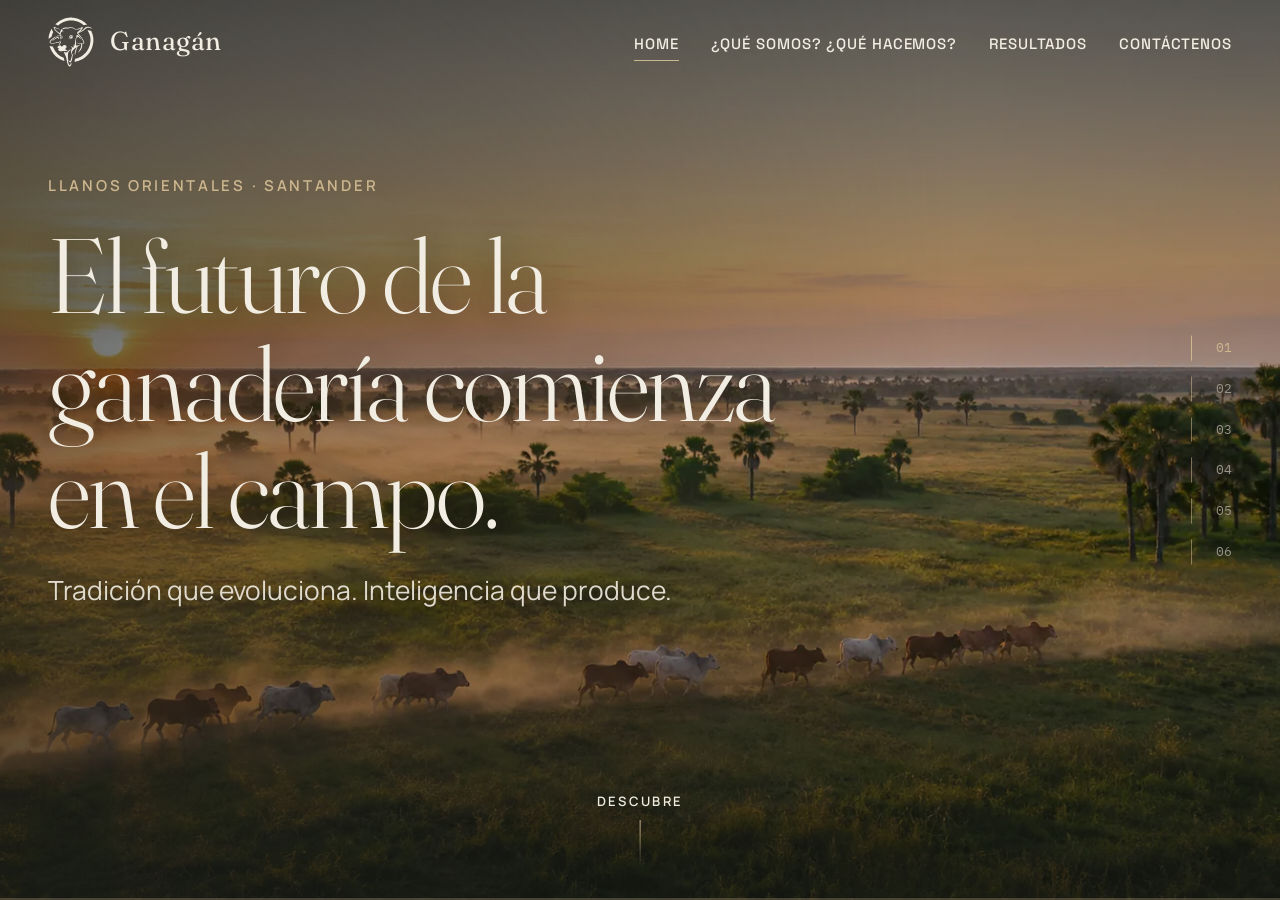
==== commit 5114efc9: "feat: navegación por capítulos, una escena a la vez Cada escena tiene su dirección (#que-somos, #que" ====
--- a/index.html
+++ b/index.html
@@ -29,7 +29,7 @@
 
   <!-- Cabecera y menú -->
   <header class="site-header" data-header>
-    <a class="brand" href="#territorio" aria-label="Ganagán, volver al inicio">
+    <a class="brand" href="#inicio" aria-label="Ganagán, volver al inicio">
       <img class="brand__mark" src="./assets/icons/ganagan-isotipo-marfil.svg" alt="" width="48" height="53">
       <span class="brand__name">Ganagán</span>
     </a>
@@ -41,9 +41,9 @@
 
     <nav class="site-nav" id="menu-principal" aria-label="Principal" data-menu>
       <ul>
-        <li><a href="#territorio">Home</a></li>
-        <li><a href="#esencia">¿Qué somos? ¿Qué hacemos?</a></li>
-        <li><a href="#inteligencia">Resultados</a></li>
+        <li><a href="#inicio">Home</a></li>
+        <li><a href="#que-somos">¿Qué somos? ¿Qué hacemos?</a></li>
+        <li><a href="#resultados">Resultados</a></li>
         <li><a href="#contacto">Contáctenos</a></li>
       </ul>
     </nav>
@@ -52,19 +52,19 @@
   <!-- Indicador de escenas (escritorio) -->
   <nav class="scene-index" aria-label="Escenas">
     <ol>
-      <li><a href="#territorio" data-scene-link="territorio"><span class="visually-hidden">Escena </span>01</a></li>
-      <li><a href="#esencia" data-scene-link="esencia"><span class="visually-hidden">Escena </span>02</a></li>
-      <li><a href="#vision" data-scene-link="vision"><span class="visually-hidden">Escena </span>03</a></li>
-      <li><a href="#inteligencia" data-scene-link="inteligencia"><span class="visually-hidden">Escena </span>04</a></li>
+      <li><a href="#inicio" data-scene-link="inicio"><span class="visually-hidden">Escena </span>01</a></li>
+      <li><a href="#que-somos" data-scene-link="que-somos"><span class="visually-hidden">Escena </span>02</a></li>
+      <li><a href="#que-hacemos" data-scene-link="que-hacemos"><span class="visually-hidden">Escena </span>03</a></li>
+      <li><a href="#resultados" data-scene-link="resultados"><span class="visually-hidden">Escena </span>04</a></li>
       <li><a href="#proposito" data-scene-link="proposito"><span class="visually-hidden">Escena </span>05</a></li>
-      <li><a href="#identidad" data-scene-link="identidad"><span class="visually-hidden">Escena </span>06</a></li>
+      <li><a href="#contacto" data-scene-link="contacto"><span class="visually-hidden">Escena </span>06</a></li>
     </ol>
   </nav>
 
   <main id="contenido">
 
     <!-- ESCENA 01 · EL TERRITORIO -->
-    <section class="scene scene--hero" id="territorio" data-scene data-hero aria-labelledby="t-territorio">
+    <section class="scene scene--hero" id="inicio" data-scene data-title="Tradición que evoluciona" data-hero aria-labelledby="t-territorio">
       <div class="hero__sticky">
         <picture class="hero__media">
           <source media="(min-width: 768px)"
@@ -95,12 +95,18 @@
           <line x1="0" y1="0.5" x2="100" y2="0.5" />
         </svg>
 
-        <a class="scroll-cue" href="#esencia">Descubre</a>
+        <a class="scroll-cue" href="#que-somos">Descubre</a>
+
+        <!-- Al final del recorrido del video aparece la invitación al siguiente capítulo -->
+        <a class="hero__next" href="#que-somos" tabindex="-1">
+          <span class="hero__next-label">Siguiente · 02</span>
+          <span class="hero__next-title">¿Qué somos? ¿Qué hacemos?</span>
+        </a>
       </div>
     </section>
 
     <!-- ESCENA 02 · NUESTRA ESENCIA -->
-    <section class="scene scene--esencia" id="esencia" data-scene aria-labelledby="t-esencia">
+    <section class="scene scene--esencia" id="que-somos" data-scene data-title="¿Qué somos?" aria-labelledby="t-esencia">
       <div class="container">
         <header class="scene__header esencia__header">
           <p class="eyebrow" data-reveal>02 · Nuestra esencia</p>
@@ -159,11 +165,18 @@
           </li>
         </ul>
         <p class="cards__hint" aria-hidden="true">Desliza →</p>
+        <nav class="scene-next" aria-label="Siguiente capítulo">
+          <a href="#que-hacemos">
+            <span class="scene-next__label">Siguiente · 03</span>
+            <span class="scene-next__title">Qué hacemos: nuestra visión</span>
+            <span class="scene-next__arrow" aria-hidden="true">→</span>
+          </a>
+        </nav>
       </div>
     </section>
 
     <!-- ESCENA 03 · NUESTRA VISIÓN -->
-    <section class="scene scene--vision" id="vision" data-scene aria-labelledby="t-vision">
+    <section class="scene scene--vision" id="que-hacemos" data-scene data-title="¿Qué hacemos?" aria-labelledby="t-vision">
       <div class="vision__stage" data-vision-stage>
         <div class="vision__sticky">
           <figure class="vision__media" data-vision-media>
@@ -200,11 +213,18 @@
             <p>Corregir el rumbo con datos, no solo con intuición.</p>
           </li>
         </ol>
+        <nav class="scene-next" aria-label="Siguiente capítulo">
+          <a href="#resultados">
+            <span class="scene-next__label">Siguiente · 04</span>
+            <span class="scene-next__title">Inteligencia ganadera</span>
+            <span class="scene-next__arrow" aria-hidden="true">→</span>
+          </a>
+        </nav>
       </div>
     </section>
 
     <!-- ESCENA 04 · INTELIGENCIA GANADERA -->
-    <section class="scene scene--inteligencia" id="inteligencia" data-scene aria-labelledby="t-inteligencia">
+    <section class="scene scene--inteligencia" id="resultados" data-scene data-title="Inteligencia ganadera" aria-labelledby="t-inteligencia">
       <div class="container">
         <header class="scene__header scene__header--center" data-reveal>
           <p class="eyebrow">04 · Inteligencia ganadera</p>
@@ -231,11 +251,18 @@
         </div>
 
         <p class="scene__note" data-reveal>Estamos construyendo las herramientas para lograrlo.</p>
+        <nav class="scene-next" aria-label="Siguiente capítulo">
+          <a href="#proposito">
+            <span class="scene-next__label">Siguiente · 05</span>
+            <span class="scene-next__title">Nuestro propósito</span>
+            <span class="scene-next__arrow" aria-hidden="true">→</span>
+          </a>
+        </nav>
       </div>
     </section>
 
     <!-- ESCENA 05 · NUESTRO PROPÓSITO -->
-    <section class="scene scene--proposito" id="proposito" data-scene aria-labelledby="t-proposito">
+    <section class="scene scene--proposito" id="proposito" data-scene data-title="Nuestro propósito" aria-labelledby="t-proposito">
       <picture class="proposito__media">
         <source media="(min-width: 768px)"
                 srcset="./assets/images/proposito-horizonte-960.webp 960w, ./assets/images/proposito-horizonte-1672.webp 1672w"
@@ -249,21 +276,35 @@
         <p class="eyebrow">05 · Nuestro propósito</p>
         <h2 class="scene__title" id="t-proposito">Una nueva perspectiva para el desarrollo ganadero.</h2>
         <p class="scene__text">Del llano a la montaña, creemos en una ganadería que crece con su territorio: más eficiente, mejor informada y comprometida con las regiones donde trabaja.</p>
+        <nav class="scene-next" aria-label="Siguiente capítulo">
+          <a href="#contacto">
+            <span class="scene-next__label">Siguiente · 06</span>
+            <span class="scene-next__title">Identidad y contacto</span>
+            <span class="scene-next__arrow" aria-hidden="true">→</span>
+          </a>
+        </nav>
       </div>
     </section>
 
     <!-- ESCENA 06 · IDENTIDAD GANAGÁN -->
-    <section class="scene scene--identidad" id="identidad" data-scene aria-labelledby="t-identidad">
+    <section class="scene scene--identidad" id="contacto" data-scene data-title="Contáctenos" aria-labelledby="t-identidad">
       <div class="container identidad">
         <img class="identidad__logo" data-reveal="clip" src="./assets/icons/ganagan-logo-marfil.svg" width="1085" height="1449" loading="lazy"
              alt="Logotipo de Inversiones Ganagán">
         <h2 class="identidad__claim" id="t-identidad" data-reveal style="--d:900">GANAGÁN. <span>Tradición que evoluciona.</span></h2>
+        <nav class="scene-next scene-next--home" aria-label="Volver al inicio">
+          <a href="#inicio">
+            <span class="scene-next__label">Volver</span>
+            <span class="scene-next__title">Al inicio</span>
+            <span class="scene-next__arrow" aria-hidden="true">→</span>
+          </a>
+        </nav>
       </div>
     </section>
 
   </main>
 
-  <footer class="site-footer" id="contacto">
+  <footer class="site-footer" id="pie">
     <div class="container site-footer__grid">
       <div>
         <img src="./assets/icons/ganagan-isotipo-marfil.svg" alt="" width="48" height="53" loading="lazy">
--- a/css/styles.css
+++ b/css/styles.css
@@ -743,6 +743,106 @@
 }
 .identidad__claim span { display: block; font-weight: 300; letter-spacing: -0.01em; }
 
+/* ---------- 6b. Navegación por capítulos ----------
+   Con JavaScript (.is-routed, la añade main.js) solo se ve la escena
+   activa; el resto queda oculto y sus imágenes diferidas no se descargan.
+   La portada no muestra pie de página. Sin JavaScript todo se ve seguido. */
+.is-routed [data-scene]:not(.is-active) { display: none !important; }
+.is-routed[data-route="inicio"] .site-footer { display: none; }
+/* Cada capítulo empieza arriba: el texto no puede quedar bajo la cabecera */
+.is-routed .scene--esencia,
+.is-routed .scene--inteligencia,
+.is-routed .scene--identidad {
+  padding-top: max(var(--scene-pad), calc(var(--header-h) + var(--s-6)));
+}
+
+/* Enlace al siguiente capítulo, al final de cada escena */
+.scene-next {
+  margin-top: var(--s-12);
+  border-top: var(--line);
+  width: 100%;
+}
+.scene-next a {
+  display: grid;
+  grid-template-columns: 1fr auto;
+  align-items: end;
+  gap: var(--s-1) var(--s-3);
+  padding-top: var(--s-4);
+  text-decoration: none;
+}
+.scene-next__label {
+  grid-column: 1 / -1;
+  font-family: var(--font-ui);
+  font-size: var(--fs-label);
+  font-weight: 500;
+  letter-spacing: 0.18em;
+  text-transform: uppercase;
+  color: var(--arena);
+}
+.scene-next__title {
+  font-family: var(--font-display);
+  font-size: clamp(1.75rem, 1.2rem + 2.2vw, 3.25rem);
+  font-weight: 300;
+  line-height: 1.1;
+  background: linear-gradient(currentColor, currentColor) no-repeat left bottom / 0 1px;
+  transition: background-size .5s var(--ease);
+  justify-self: start;
+}
+.scene-next__arrow {
+  font-family: var(--font-ui);
+  font-size: clamp(1.5rem, 1.2rem + 1.2vw, 2.25rem);
+  line-height: 1;
+  color: var(--arena);
+  transition: transform .5s var(--ease);
+}
+.scene-next a:hover .scene-next__title,
+.scene-next a:focus-visible .scene-next__title { background-size: 100% 1px; }
+.scene-next a:hover .scene-next__arrow,
+.scene-next a:focus-visible .scene-next__arrow { transform: translateX(8px); }
+/* Escena clara (03): tonos tierra */
+.scene--vision .scene-next { border-top-color: color-mix(in srgb, var(--tierra) 45%, transparent); }
+.scene--vision .scene-next__label,
+.scene--vision .scene-next__arrow { color: var(--tierra); }
+/* Escena 05: el enlace queda sobre la imagen, más cerca del texto */
+.scene--proposito .scene-next { margin-top: var(--s-8); }
+/* Escena 06: centrado y discreto, de vuelta al inicio */
+.scene-next--home { max-width: 28rem; }
+.scene-next--home a { grid-template-columns: auto auto; justify-content: center; text-align: center; }
+.scene-next--home .scene-next__title { font-size: var(--fs-h3); }
+.scene-next--home .scene-next__arrow { font-size: var(--fs-h3); }
+
+/* Escena 01 con video: al terminar el recorrido aparece el siguiente capítulo */
+.hero__next { display: none; }
+.hero--scrub .hero__next {
+  position: absolute; left: 50%; top: 50%;
+  translate: -50% -50%;
+  display: grid; justify-items: center; gap: var(--s-2);
+  text-align: center; text-decoration: none;
+  opacity: calc((var(--fx, 0) - 0.35) * 1.6);
+  pointer-events: none;
+}
+.hero--scrub.is-exit .hero__next { pointer-events: auto; }
+.hero__next-label {
+  font-family: var(--font-ui);
+  font-size: var(--fs-label); font-weight: 500;
+  letter-spacing: 0.18em; text-transform: uppercase;
+  color: var(--arena);
+}
+.hero__next-title {
+  font-family: var(--font-display);
+  font-size: var(--fs-h2);
+  font-weight: 300;
+  line-height: 1.08;
+  padding-bottom: var(--s-1);
+  background: linear-gradient(var(--arena), var(--arena)) no-repeat center bottom / 0 1px;
+  transition: background-size .5s var(--ease);
+}
+.hero__next:hover .hero__next-title,
+.hero__next:focus-visible .hero__next-title { background-size: 100% 1px; }
+
+/* Enlace del menú de la escena actual: queda subrayado */
+.site-nav a[aria-current="page"] { background-size: 100% 1px; }
+
 /* ---------- 7. Pie de página ---------- */
 .site-footer {
   border-top: var(--line);
@@ -883,6 +983,30 @@
 }
 .motion [data-reveal="clip"].is-in { clip-path: inset(0 0 0 0); }
 
+/* Cambio de capítulo: la escena actual se desenfoca y se apaga;
+   la nueva emerge del desenfoque (main.js añade .is-leaving / .is-entering). */
+.motion.is-leaving main,
+.motion.is-leaving .site-footer {
+  opacity: 0;
+  filter: blur(10px);
+  transition: opacity .35s var(--ease), filter .35s var(--ease);
+}
+@keyframes escena-entra {
+  from { opacity: 0; filter: blur(16px); }
+  to   { opacity: 1; filter: blur(0); }
+}
+.motion .is-entering { animation: escena-entra 1s var(--ease) both; }
+/* Las escenas que se animaban al entrar desde la anterior (03 y 05)
+   repiten esa entrada al abrirse como capítulo. */
+@keyframes ladera-entra { from { transform: scale(1.16); } }
+.motion .scene--vision.is-entering:not(:has(.vision--scrub)) .vision__media img {
+  animation: ladera-entra 2.2s var(--ease) both;
+}
+@keyframes montana-abre { from { clip-path: inset(50% 0); } }
+.motion .scene--proposito.is-entering .proposito__media {
+  animation: montana-abre 1.8s var(--ease) .15s both;
+}
+
 /* ---------- 9. Movimiento reducido ---------- */
 @media (prefers-reduced-motion: reduce) {
   html { scroll-behavior: auto; }
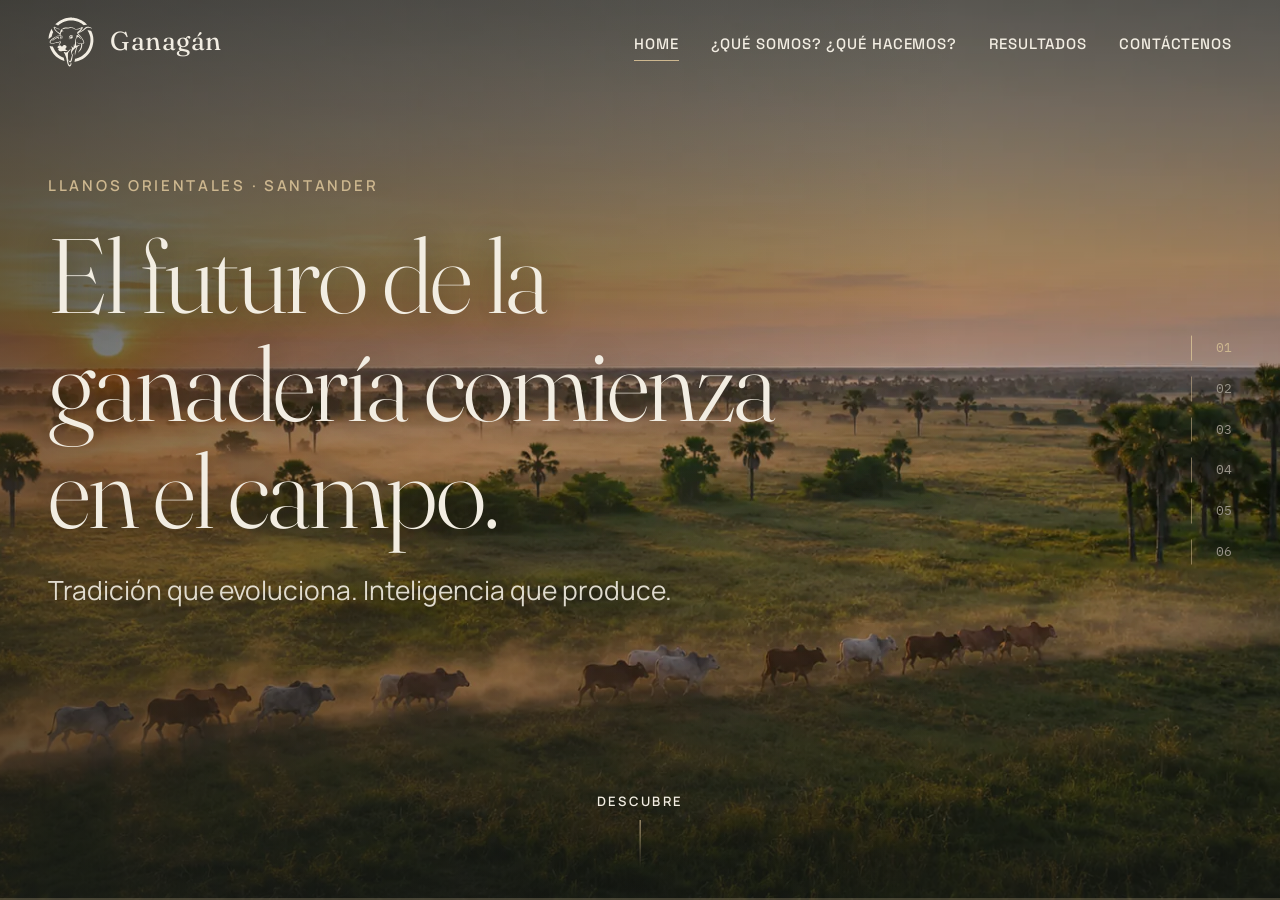
==== commit df26038d: "fix: versión en los enlaces de CSS y JS para evitar copias viejas en caché Co-Authored-By: Claude Op" ====
--- a/index.html
+++ b/index.html
@@ -21,7 +21,7 @@
         imagesrcset="./assets/images/territorio-hero-960.webp 960w, ./assets/images/territorio-hero-1672.webp 1672w"
         imagesizes="100vw" media="(min-width: 768px)">
 
-  <link rel="stylesheet" href="./css/styles.css">
+  <link rel="stylesheet" href="./css/styles.css?v=2026-11-07b">
   <script>document.documentElement.classList.replace('no-js', 'js');</script>
 </head>
 <body>
@@ -327,6 +327,6 @@
     <p class="container site-footer__copy">© <span data-year>2026</span> Inversiones Ganagán M&amp;V S.A.S. Imágenes ilustrativas.</p>
   </footer>
 
-  <script src="./js/main.js" defer></script>
+  <script src="./js/main.js?v=2026-11-07b" defer></script>
 </body>
 </html>
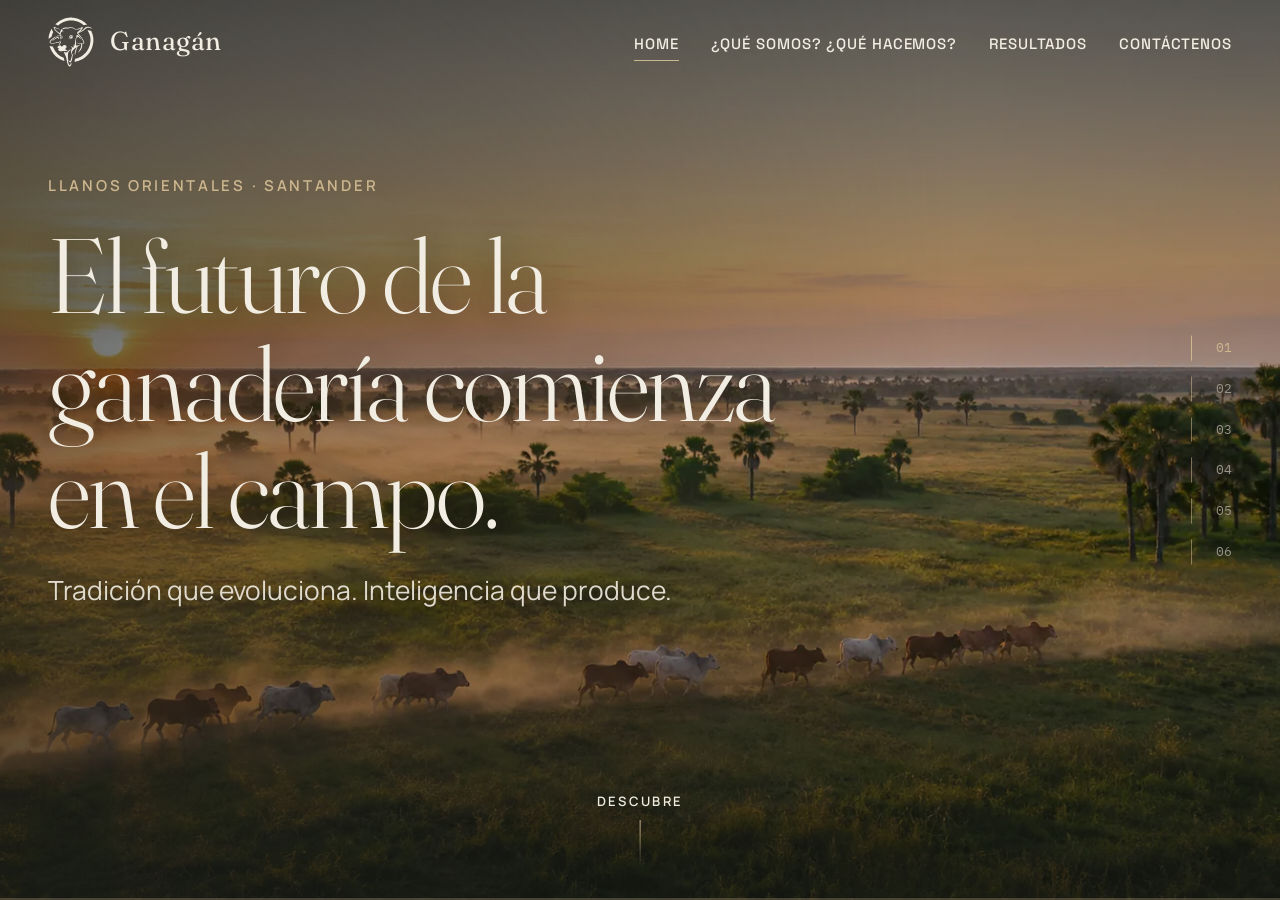
==== commit 459d5af5: "fix: legibilidad del encabezado y del menú sobre el cielo en la escena 05 Co-Authored-By: Claude Opu" ====
--- a/index.html
+++ b/index.html
@@ -21,7 +21,7 @@
         imagesrcset="./assets/images/territorio-hero-960.webp 960w, ./assets/images/territorio-hero-1672.webp 1672w"
         imagesizes="100vw" media="(min-width: 768px)">
 
-  <link rel="stylesheet" href="./css/styles.css?v=2026-11-07b">
+  <link rel="stylesheet" href="./css/styles.css?v=2026-11-07i">
   <script>document.documentElement.classList.replace('no-js', 'js');</script>
 </head>
 <body>
@@ -76,10 +76,12 @@
                alt="Vista aérea al amanecer de la sabana de los Llanos Orientales, con un hato de ganado Brahman avanzando entre la niebla y los morichales.">
         </picture>
 
-        <!-- Video controlado por el scroll: main.js le asigna el archivo solo en escritorio
-             y sin movimiento reducido. En móvil nunca se descarga. -->
+        <!-- Video controlado por el scroll: main.js le asigna el archivo solo si no se
+             pidió movimiento reducido. En teléfonos en vertical usa la versión vertical
+             (1,1 MB); con «ahorro de datos» se queda la imagen fija. -->
         <video class="hero__video" data-scrub-video
                data-src="./assets/videos/territorio-scrub.mp4"
+               data-src-portrait="./assets/videos/territorio-scrub-movil.mp4"
                muted playsinline preload="none" disablepictureinpicture
                aria-hidden="true" tabindex="-1"></video>
 
@@ -232,22 +234,30 @@
           <p class="scene__text">Territorio, productividad, información, indicadores y finanzas no son temas separados. Entender cómo se relacionan es lo que permite decidir mejor.</p>
         </header>
 
-        <div class="variables" data-variables>
-          <svg class="variables__lines" viewBox="0 0 100 100" preserveAspectRatio="none" aria-hidden="true">
-            <line pathLength="1" x1="50" y1="16.7" x2="50" y2="50" />
-            <line pathLength="1" x1="16.7" y1="50" x2="50" y2="50" />
-            <line pathLength="1" x1="83.3" y1="50" x2="50" y2="50" />
-            <line pathLength="1" x1="16.7" y1="83.3" x2="50" y2="50" />
-            <line pathLength="1" x1="83.3" y1="83.3" x2="50" y2="50" />
-          </svg>
-          <ul class="variables__list">
-            <li class="variables__node variables__node--territorio">Territorio</li>
-            <li class="variables__node variables__node--productividad">Productividad</li>
-            <li class="variables__node variables__node--informacion">Información</li>
-            <li class="variables__node variables__node--indicadores">Indicadores</li>
-            <li class="variables__node variables__node--finanzas">Finanzas</li>
-          </ul>
-          <p class="variables__center">Mejores decisiones</p>
+        <!-- Dos columnas: tecnología en campo (video en bucle) y red de ejes que
+             convergen en las decisiones. Sin cifras: solo los ejes. -->
+        <div class="resultados">
+          <figure class="resultados__media" data-reveal>
+            <video class="resultados__video" data-loop-video
+                   data-src="./assets/videos/resultados-loop.mp4"
+                   poster="./assets/images/resultados-poster-960.webp"
+                   width="1280" height="720"
+                   muted loop playsinline preload="none" disablepictureinpicture
+                   aria-hidden="true" tabindex="-1"></video>
+            <figcaption class="resultados__caption">Drones · Sensores · Datos en campo</figcaption>
+          </figure>
+
+          <div class="red" data-red data-reveal style="--d:150">
+            <svg class="red__lines" aria-hidden="true"></svg>
+            <ul class="red__nodes" aria-label="Ejes que convergen en mejores decisiones">
+              <li class="red__node" data-angle="-90">Centralización de datos</li>
+              <li class="red__node" data-angle="-18">Optimización</li>
+              <li class="red__node" data-angle="45">Rendimiento</li>
+              <li class="red__node" data-angle="135">Eficiencia de recursos</li>
+              <li class="red__node" data-angle="198">Trazabilidad</li>
+            </ul>
+            <p class="red__core">Mejores decisiones</p>
+          </div>
         </div>
 
         <p class="scene__note" data-reveal>Estamos construyendo las herramientas para lograrlo.</p>
@@ -327,6 +337,6 @@
     <p class="container site-footer__copy">© <span data-year>2026</span> Inversiones Ganagán M&amp;V S.A.S. Imágenes ilustrativas.</p>
   </footer>
 
-  <script src="./js/main.js?v=2026-11-07b" defer></script>
+  <script src="./js/main.js?v=2026-11-07i" defer></script>
 </body>
 </html>
--- a/css/styles.css
+++ b/css/styles.css
@@ -632,73 +632,196 @@
   letter-spacing: 0.04em;
 }
 
-/* Móvil: lista vertical recorrida por la línea */
-.variables { position: relative; max-width: 56rem; margin-inline: auto; }
-.variables__lines { display: none; }
-.variables__list {
-  display: grid; gap: var(--s-4);
-  padding-left: var(--s-4);
-  border-left: var(--line);
-}
-.variables__node,
-.variables__center {
+/* Dos columnas: tecnología en campo (video) y red de ejes.
+   Móvil y tableta: apiladas, primero el video. */
+.resultados {
+  display: grid; gap: var(--s-6);
+  align-items: center;
+}
+@media (min-width: 1024px) {
+  .resultados { grid-template-columns: 1fr 1fr; gap: var(--s-8); }
+}
+
+.resultados__media {
+  position: relative;
+  aspect-ratio: 4 / 3;
+  overflow: hidden;
+  border-radius: 6px;
+  isolation: isolate;
+  background: var(--grafito);
+}
+.resultados__video {
+  width: 100%; height: 100%;
+  object-fit: cover;
+  object-position: 55% 50%;
+  display: block;
+}
+/* Los bordes se funden con el verde bosque de la escena */
+.resultados__media::after {
+  content: ""; position: absolute; inset: 0; pointer-events: none;
+  background:
+    linear-gradient(to top, color-mix(in srgb, var(--bosque) 85%, transparent) 0%, transparent 32%),
+    radial-gradient(120% 90% at 50% 45%, transparent 60%, color-mix(in srgb, var(--bosque) 70%, transparent) 100%);
+  box-shadow: inset 0 0 0 1px color-mix(in srgb, var(--arena) 22%, transparent);
+  border-radius: inherit;
+}
+.resultados__caption {
+  position: absolute; left: var(--s-3); bottom: var(--s-2); z-index: 1;
   font-family: var(--font-mono);
-  font-size: var(--fs-small);
-  letter-spacing: 0.1em;
+  font-size: var(--fs-label);
+  letter-spacing: 0.16em; text-transform: uppercase;
+  color: var(--arena);
+}
+
+/* Escritorio: pantalla dividida. El video ocupa la mitad izquierda de la
+   escena y queda fijo (sticky) mientras el título, el texto y la red se
+   desplazan por la mitad derecha. Se funde hacia la derecha y al final en
+   el verde bosque. --media-h (alto hasta debajo de la red) lo pone main.js. */
+@media (min-width: 1024px) {
+  .scene--inteligencia { padding-top: 0; }
+  .scene--inteligencia .scene__header,
+  .scene--inteligencia .scene__note,
+  .scene--inteligencia .scene-next { position: relative; z-index: 1; }
+  .scene--inteligencia .scene__header {
+    margin-left: 50%;
+    padding-left: var(--s-6);
+    padding-top: calc(var(--header-h) + var(--s-8));
+    text-align: left;
+  }
+  .scene--inteligencia .scene__header .scene__title,
+  .scene--inteligencia .scene__header .scene__text { margin-inline: 0; }
+  .scene--inteligencia .scene__note { margin-left: 50%; padding-left: var(--s-6); text-align: left; }
+  .resultados { grid-template-columns: 1fr 1fr; }
+  .red { grid-column: 2; margin-left: var(--s-6); }
+
+  .resultados__media {
+    position: absolute; left: 0; top: 0; z-index: 0;
+    width: 50vw;
+    height: var(--media-h, 100%);
+    aspect-ratio: auto;
+    overflow: visible;
+    border-radius: 0;
+    background: none;
+    -webkit-mask-image:
+      linear-gradient(to right, #000 0%, #000 74%, transparent 100%),
+      linear-gradient(to bottom, #000 0%, #000 88%, transparent 100%);
+    -webkit-mask-composite: source-in;
+    mask-image:
+      linear-gradient(to right, #000 0%, #000 74%, transparent 100%),
+      linear-gradient(to bottom, #000 0%, #000 88%, transparent 100%);
+    mask-composite: intersect;
+  }
+  .resultados__video {
+    position: sticky; top: 0;
+    height: 100vh; height: 100svh;
+    object-position: 70% 45%;
+  }
+  .resultados__media::after {
+    /* Arriba, una veladura para que la cabecera se lea sobre el cielo */
+    background:
+      linear-gradient(to bottom, color-mix(in srgb, var(--grafito) 55%, transparent) 0, transparent 160px),
+      linear-gradient(to right, transparent 60%, color-mix(in srgb, var(--bosque) 40%, transparent) 100%);
+    box-shadow: none;
+    border-radius: 0;
+  }
+  .resultados__caption {
+    position: absolute; z-index: 1;
+    left: max(var(--gutter), calc((100vw - var(--container)) / 2 + var(--gutter)));
+    top: calc(min(100svh, var(--media-h, 100svh)) - var(--s-8));
+    bottom: auto;
+    color: var(--marfil);
+    text-shadow: 0 1px 12px color-mix(in srgb, var(--grafito) 70%, transparent);
+  }
+}
+
+/* Red de ejes. Sin JavaScript: lista simple con un punto por eje. */
+.red { position: relative; }
+.red__lines { display: none; }
+.red__nodes { display: grid; gap: var(--s-2); }
+.red__node,
+.red__core {
+  font-family: var(--font-mono);
+  font-size: var(--fs-label);
+  letter-spacing: 0.12em;
   text-transform: uppercase;
 }
-.variables__node { position: relative; }
-.variables__node::before {
-  content: ""; position: absolute; left: calc(-1 * var(--s-4) - 4px); top: 50%;
-  width: 7px; height: 7px; border-radius: 50%;
-  background: var(--arena); transform: translateY(-50%);
-}
-.variables__center {
-  margin-top: var(--s-6);
+.red__node {
+  display: inline-flex; align-items: center; gap: var(--s-1);
+  justify-self: start;
+  padding: 0.55rem 0.95rem;
+  border: 1px solid color-mix(in srgb, var(--arena) 38%, transparent);
+  border-radius: 999px;
+  background: color-mix(in srgb, var(--bosque) 88%, var(--grafito));
+  color: var(--marfil);
+  transition: border-color .4s var(--ease), background-color .4s var(--ease), box-shadow .4s var(--ease), color .4s var(--ease);
+}
+.red__node::before {
+  content: ""; width: 6px; height: 6px; border-radius: 50%;
+  background: var(--arena);
+  box-shadow: 0 0 0 3px color-mix(in srgb, var(--arena) 18%, transparent);
+  flex: none;
+}
+.red__core {
+  margin-top: var(--s-4);
   font-family: var(--font-display);
   font-size: var(--fs-h3);
   letter-spacing: 0; text-transform: none;
   color: var(--marfil);
 }
 
-/* Escritorio: diagrama radial en retícula 3 × 3 */
-@media (min-width: 768px) {
-  .variables { aspect-ratio: 1.6; }
-  .variables__lines {
-    display: block; position: absolute; inset: 0;
-    width: 100%; height: 100%;
-  }
-  .variables__lines line {
-    stroke: var(--arena); stroke-width: 1; opacity: .5;
-    vector-effect: non-scaling-stroke;
-  }
-  .variables__list {
-    position: absolute; inset: 0;
-    grid-template-columns: repeat(3, 1fr);
-    grid-template-rows: repeat(3, 1fr);
-    gap: 0; padding: 0; border: 0;
-  }
-  .variables__node {
-    place-self: center;
-    padding: var(--s-1) var(--s-2);
-    background: var(--bosque);
-    border: var(--line);
-  }
-  .variables__node::before { display: none; }
-  .variables__node--territorio    { grid-area: 1 / 2; }
-  .variables__node--productividad { grid-area: 2 / 1; }
-  .variables__node--informacion   { grid-area: 2 / 3; }
-  .variables__node--indicadores   { grid-area: 3 / 1; }
-  .variables__node--finanzas      { grid-area: 3 / 3; }
-  .variables__center {
-    position: absolute; left: 50%; top: 50%;
-    transform: translate(-50%, -50%);
-    margin: 0;
-    padding: var(--s-2) var(--s-3);
-    background: var(--bosque);
-    border: 1px solid var(--arena);
-    white-space: nowrap;
-  }
+/* Con JavaScript (.red--js): red viva. main.js coloca cada nodo con
+   --x / --y (px) y dibuja las líneas y los pulsos en el SVG. */
+.red--js { aspect-ratio: 4 / 5; touch-action: pan-y; }
+@media (min-width: 768px) { .red--js { aspect-ratio: 1 / 1; } }
+@media (min-width: 1024px) { .red--js { aspect-ratio: 4 / 3; } }
+.red--js .red__lines {
+  display: block; position: absolute; inset: 0;
+  width: 100%; height: 100%; overflow: visible;
+}
+.red--js .red__nodes { display: block; position: absolute; inset: 0; z-index: 2; }
+.red--js .red__node {
+  position: absolute; left: 0; top: 0;
+  transform: translate(calc(var(--x, 0) * 1px), calc(var(--y, 0) * 1px)) translate(-50%, -50%);
+  max-width: 13ch; white-space: normal; text-align: left; line-height: 1.25;
+  cursor: default;
+}
+@media (min-width: 768px) { .red--js .red__node { max-width: none; white-space: nowrap; } }
+/* Teléfonos: nodos y núcleo más compactos para que nada se monte */
+@media (max-width: 767px) {
+  .red--js .red__node { font-size: 0.6875rem; letter-spacing: 0.08em; padding: 0.45rem 0.75rem; max-width: 19ch; }
+  .red--js .red__core { width: 6rem; font-size: 1.0625rem; padding: var(--s-1); }
+  .red--js .red__core::after { inset: -12px; }
+  .resultados__caption { letter-spacing: 0.1em; font-size: 0.6875rem; }
+}
+.red--js .red__core {
+  position: absolute; left: 50%; top: 50%;
+  translate: -50% -50%;
+  margin: 0;
+  width: clamp(6rem, 34%, 12.5rem); aspect-ratio: 1;
+  display: grid; place-items: center; text-align: center;
+  padding: var(--s-2);
+  line-height: 1.15;
+  border-radius: 50%;
+  border: 1px solid var(--arena);
+  background: radial-gradient(circle at 50% 40%, color-mix(in srgb, var(--arena) 16%, var(--bosque)) 0%, var(--bosque) 70%);
+  box-shadow: 0 0 0 10px color-mix(in srgb, var(--arena) 6%, transparent), 0 0 60px color-mix(in srgb, var(--arena) 18%, transparent);
+}
+.red--js .red__core::after {
+  content: ""; position: absolute; inset: -18px; border-radius: 50%;
+  border: 1px dashed color-mix(in srgb, var(--arena) 35%, transparent);
+}
+.red__line {
+  stroke: var(--arena); stroke-width: 1; fill: none;
+  opacity: .32;
+  transition: opacity .4s var(--ease), stroke-width .4s var(--ease);
+}
+.red__line--ring { opacity: .14; stroke-dasharray: 3 5; }
+.red__line.is-hot { opacity: .85; stroke-width: 1.5; }
+.red__pulse { fill: var(--arena); }
+.red__node.is-hot {
+  border-color: var(--arena);
+  background: color-mix(in srgb, var(--arena) 16%, var(--bosque));
+  box-shadow: 0 0 24px color-mix(in srgb, var(--arena) 25%, transparent);
 }
 
 /* 05 · Propósito */
@@ -718,10 +841,23 @@
 }
 .scene--proposito::before {
   content: ""; position: absolute; inset: 0; z-index: -1;
-  background: linear-gradient(to top,
-    color-mix(in srgb, var(--bosque) 92%, transparent) 0%,
-    color-mix(in srgb, var(--bosque) 60%, transparent) 35%,
-    transparent 65%);
+  background:
+    /* Arriba: la cabecera y el «05 · Nuestro propósito» se leen sobre el cielo */
+    linear-gradient(to bottom,
+      color-mix(in srgb, var(--grafito) 62%, transparent) 0%,
+      color-mix(in srgb, var(--grafito) 30%, transparent) 22%,
+      transparent 40%),
+    /* Izquierda: respaldo suave para el bloque de texto */
+    linear-gradient(to right,
+      color-mix(in srgb, var(--grafito) 40%, transparent) 0%,
+      transparent 55%),
+    linear-gradient(to top,
+      color-mix(in srgb, var(--bosque) 92%, transparent) 0%,
+      color-mix(in srgb, var(--bosque) 60%, transparent) 35%,
+      transparent 65%);
+}
+.scene--proposito .eyebrow {
+  text-shadow: 0 1px 14px color-mix(in srgb, var(--grafito) 80%, transparent);
 }
 .proposito__content {
   width: 100%;
@@ -816,6 +952,7 @@
 .hero--scrub .hero__next {
   position: absolute; left: 50%; top: 50%;
   translate: -50% -50%;
+  width: min(100% - 2 * var(--gutter), 52rem);
   display: grid; justify-items: center; gap: var(--s-2);
   text-align: center; text-decoration: none;
   opacity: calc((var(--fx, 0) - 0.35) * 1.6);
@@ -940,34 +1077,27 @@
   will-change: transform;
 }
 
-/* 04 · Las líneas se dibujan con el scroll; los nodos se encienden */
-.motion .variables__lines line {
-  vector-effect: none;            /* main.js pasa el SVG a píxeles reales */
-  stroke-dasharray: 1;
-  stroke-dashoffset: 1;
-}
-.motion .variables__node,
-.motion .variables__center {
-  opacity: .25;
-  transition: opacity .6s var(--ease), border-color .6s var(--ease);
-}
-.motion .variables__node.is-lit,
-.motion .variables__center.is-lit { opacity: 1; }
-/* Móvil: una línea clara recorre la lista de arriba abajo */
-@media (max-width: 767px) {
-  .variables__list { position: relative; }   /* solo en móvil: en escritorio la lista es absoluta */
-}
-.motion .variables__list::after {
-  content: "";
-  position: absolute; left: -1px; top: 0; bottom: 0;
-  width: 1px;
-  background: var(--arena);
-  transform-origin: top;
-  transform: scaleY(var(--p, 0));
-}
-@media (min-width: 768px) {
-  .motion .variables__list::after { display: none; }
-}
+/* 04 · La red entra: las líneas se dibujan, los nodos aparecen en cascada
+   y el núcleo respira. .is-live lo añade main.js al verla. */
+.motion .red--js .red__line { stroke-dasharray: 1; stroke-dashoffset: 1; transition: stroke-dashoffset 1.4s var(--ease), opacity .4s var(--ease), stroke-width .4s var(--ease); }
+.motion .red--js .red__line--ring { stroke-dasharray: 1; }
+.motion .red--js.is-live .red__line { stroke-dashoffset: 0; }
+.motion .red--js .red__node { opacity: 0; }
+.motion .red--js.is-live .red__node {
+  opacity: 1;
+  transition: opacity .8s var(--ease) calc(var(--i, 0) * 120ms + 300ms), border-color .4s var(--ease), background-color .4s var(--ease), box-shadow .4s var(--ease);
+}
+.motion .red--js .red__core { scale: .85; opacity: 0; transition: scale 1.2s var(--ease), opacity 1.2s var(--ease); }
+.motion .red--js.is-live .red__core { scale: 1; opacity: 1; }
+@keyframes nucleo-respira {
+  0%, 100% { transform: scale(1);    opacity: .55; }
+  50%      { transform: scale(1.06); opacity: 1; }
+}
+.motion .red--js .red__core::after { animation: nucleo-respira 4.5s ease-in-out infinite; }
+.motion .red--js .red__pulse { opacity: 0; }
+.motion .red--js.is-live .red__pulse { opacity: 1; transition: opacity .6s var(--ease) 1.4s; }
+/* La red tiene su propia entrada: no se suma la del contenedor */
+.motion .red--js[data-reveal] { opacity: 1; transform: none; }
 
 /* 05 · La imagen se abre desde la línea central */
 .motion .proposito__media {
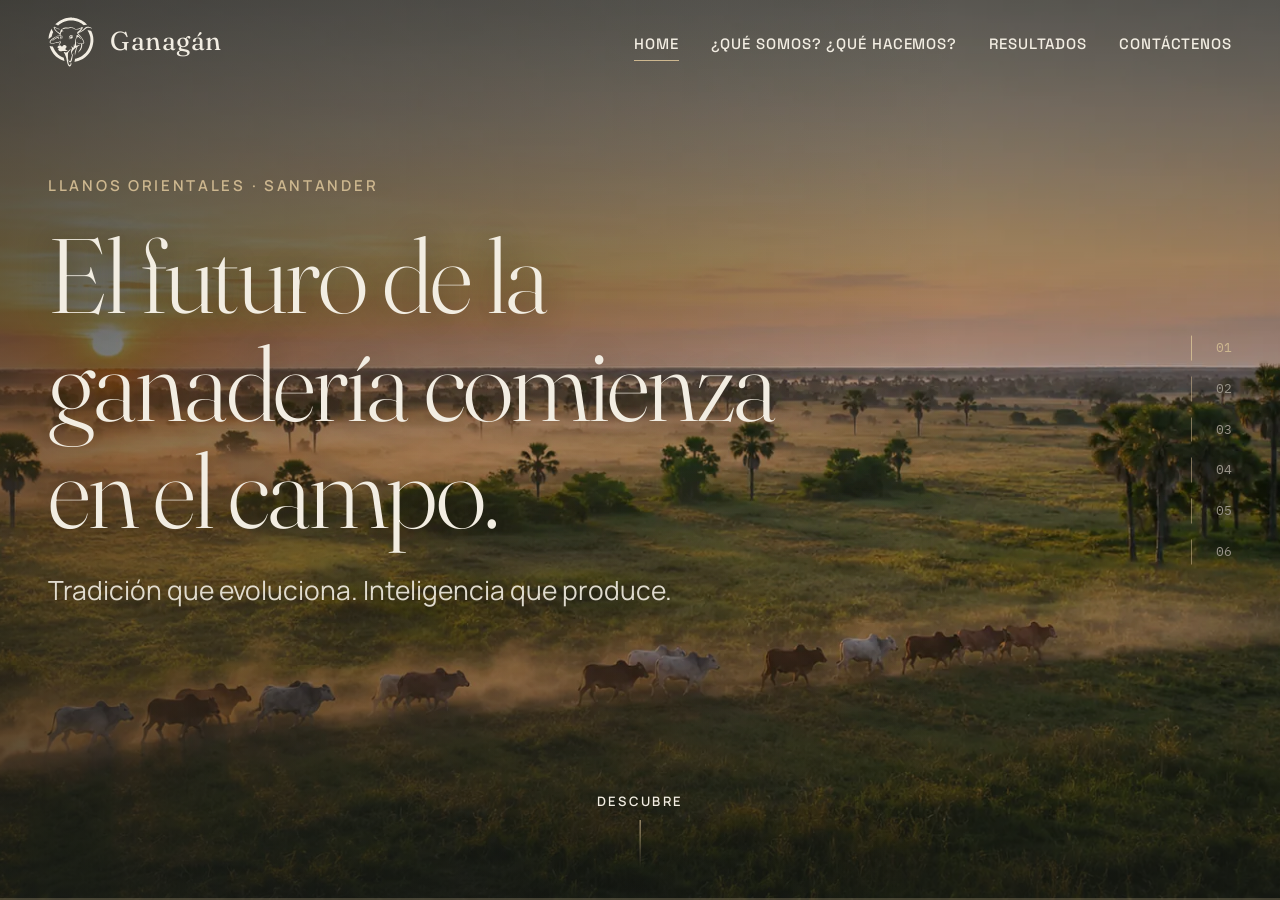
==== commit b9916dfa: "feat: formulario de contacto con Formspree y borrador de política de datos En «Contáctenos» (escena " ====
--- a/index.html
+++ b/index.html
@@ -21,7 +21,7 @@
         imagesrcset="./assets/images/territorio-hero-960.webp 960w, ./assets/images/territorio-hero-1672.webp 1672w"
         imagesizes="100vw" media="(min-width: 768px)">
 
-  <link rel="stylesheet" href="./css/styles.css?v=2026-11-07i">
+  <link rel="stylesheet" href="./css/styles.css?v=2026-11-07l">
   <script>document.documentElement.classList.replace('no-js', 'js');</script>
 </head>
 <body>
@@ -302,6 +302,40 @@
         <img class="identidad__logo" data-reveal="clip" src="./assets/icons/ganagan-logo-marfil.svg" width="1085" height="1449" loading="lazy"
              alt="Logotipo de Inversiones Ganagán">
         <h2 class="identidad__claim" id="t-identidad" data-reveal style="--d:900">GANAGÁN. <span>Tradición que evoluciona.</span></h2>
+        <!-- Formulario de contacto. Los envíos llegan por Formspree.
+             Formulario de Formspree: xeaawpqv (cuenta de Ganagán). -->
+        <div class="contacto" data-reveal>
+          <header class="contacto__header">
+            <p class="eyebrow">Contáctenos</p>
+            <h3 class="contacto__title">Hablemos.</h3>
+            <p class="contacto__text">Déjenos sus datos y nos pondremos en contacto.</p>
+          </header>
+          <form class="contacto__form" data-contact-form action="https://formspree.io/f/xeaawpqv" method="POST">
+            <div class="campo">
+              <label for="cf-nombre">Nombre o empresa</label>
+              <input id="cf-nombre" name="nombre" type="text" autocomplete="name" required maxlength="120">
+            </div>
+            <div class="campo">
+              <label for="cf-contacto">Correo electrónico o teléfono</label>
+              <input id="cf-contacto" name="contacto" type="text" inputmode="email" autocomplete="email" required maxlength="120"
+                     aria-describedby="cf-contacto-ayuda">
+              <p class="campo__ayuda" id="cf-contacto-ayuda">Cualquiera de los dos.</p>
+            </div>
+            <!-- Trampa para robots: las personas no ven este campo -->
+            <div class="campo campo--trampa" aria-hidden="true">
+              <label for="cf-web">No llenar</label>
+              <input id="cf-web" name="_gotcha" type="text" tabindex="-1" autocomplete="off">
+            </div>
+            <div class="casilla">
+              <input id="cf-datos" name="acepta_tratamiento_datos" type="checkbox" value="sí" required>
+              <label for="cf-datos">Acepto el tratamiento de mis datos personales conforme a la Ley 1581 de 2012 y la
+                <a href="./politica-de-datos.html" target="_blank" rel="noopener">Política de tratamiento de datos</a> de Inversiones Ganagán.</label>
+            </div>
+            <button class="boton" type="submit">Enviar</button>
+            <p class="contacto__estado" data-contact-status role="status" aria-live="polite"></p>
+          </form>
+        </div>
+
         <nav class="scene-next scene-next--home" aria-label="Volver al inicio">
           <a href="#inicio">
             <span class="scene-next__label">Volver</span>
@@ -337,6 +371,6 @@
     <p class="container site-footer__copy">© <span data-year>2026</span> Inversiones Ganagán M&amp;V S.A.S. Imágenes ilustrativas.</p>
   </footer>
 
-  <script src="./js/main.js?v=2026-11-07i" defer></script>
+  <script src="./js/main.js?v=2026-11-07l" defer></script>
 </body>
 </html>
--- a/css/styles.css
+++ b/css/styles.css
@@ -980,6 +980,146 @@
 /* Enlace del menú de la escena actual: queda subrayado */
 .site-nav a[aria-current="page"] { background-size: 100% 1px; }
 
+/* ---------- 6c. Formulario de contacto (escena 06) ---------- */
+.contacto {
+  width: 100%;
+  max-width: 34rem;
+  margin-top: var(--s-8);
+  text-align: left;
+}
+.contacto__header { text-align: center; margin-bottom: var(--s-6); }
+.contacto__header .eyebrow { margin-bottom: var(--s-2); }
+.contacto__title {
+  font-family: var(--font-display);
+  font-size: var(--fs-h2);
+  font-weight: 300;
+  line-height: 1.05;
+}
+.contacto__text {
+  margin-top: var(--s-2);
+  color: color-mix(in srgb, var(--marfil) 78%, transparent);
+}
+.contacto__form { display: grid; gap: var(--s-4); }
+
+.campo { display: grid; gap: var(--s-1); }
+.campo label {
+  font-family: var(--font-ui);
+  font-size: var(--fs-label);
+  font-weight: 500;
+  letter-spacing: 0.16em;
+  text-transform: uppercase;
+  color: var(--arena);
+}
+.campo input {
+  width: 100%;
+  padding: 0.75rem 0;
+  font: inherit;
+  font-size: var(--fs-body);
+  color: var(--marfil);
+  background: transparent;
+  border: 0;
+  border-bottom: 1px solid color-mix(in srgb, var(--marfil) 30%, transparent);
+  border-radius: 0;
+  transition: border-color .3s var(--ease), box-shadow .3s var(--ease);
+}
+.campo input:hover { border-bottom-color: color-mix(in srgb, var(--marfil) 55%, transparent); }
+.campo input:focus { outline: none; border-bottom-color: var(--arena); box-shadow: 0 1px 0 0 var(--arena); }
+.campo input:focus-visible { outline: none; }
+.campo input[aria-invalid="true"] { border-bottom-color: #E0A07A; box-shadow: 0 1px 0 0 #E0A07A; }
+.campo__ayuda { font-size: var(--fs-label); color: var(--piedra); }
+/* Autocompletado del navegador: sin el fondo azul claro de Chrome */
+.campo input:-webkit-autofill,
+.campo input:-webkit-autofill:hover,
+.campo input:-webkit-autofill:focus {
+  -webkit-text-fill-color: var(--marfil);
+  caret-color: var(--marfil);
+  -webkit-box-shadow: 0 0 0 1000px var(--grafito) inset;
+  box-shadow: 0 0 0 1000px var(--grafito) inset;
+  transition: background-color 9999s ease-out 0s;
+}
+.campo input:autofill { background: transparent; }
+/* Trampa para robots: fuera de la vista, pero no oculta con display:none */
+.campo--trampa { position: absolute; left: -9999px; width: 1px; height: 1px; overflow: hidden; }
+
+.casilla {
+  display: grid;
+  grid-template-columns: auto 1fr;
+  gap: var(--s-2);
+  align-items: start;
+  font-size: var(--fs-small);
+  line-height: 1.5;
+  color: color-mix(in srgb, var(--marfil) 80%, transparent);
+}
+.casilla input {
+  width: 1.15rem; height: 1.15rem;
+  margin: 0.2rem 0 0;
+  accent-color: var(--arena);
+  cursor: pointer;
+}
+.casilla label { cursor: pointer; }
+.casilla a { color: var(--arena); text-underline-offset: 3px; }
+
+.boton {
+  justify-self: start;
+  padding: 0.95rem 2.25rem;
+  font-family: var(--font-ui);
+  font-size: 0.9375rem;
+  font-weight: 600;
+  letter-spacing: 0.12em;
+  text-transform: uppercase;
+  color: var(--grafito);
+  background: var(--arena);
+  border: 1px solid var(--arena);
+  border-radius: 4px;
+  cursor: pointer;
+  transition: background-color .3s var(--ease), color .3s var(--ease), transform .3s var(--ease);
+}
+.boton:hover { background: var(--marfil); border-color: var(--marfil); }
+.boton:active { transform: translateY(1px); }
+.boton:disabled { opacity: .6; cursor: progress; }
+.contacto__estado { min-height: 1.5em; font-size: var(--fs-small); color: var(--arena); }
+.contacto__estado.is-error { color: #E0A07A; }
+@media (max-width: 767px) { .boton { justify-self: stretch; } }
+
+/* Página de política de datos (politica-de-datos.html) */
+.pagina-legal .site-nav ul { display: flex; }
+@media (max-width: 559px) { .pagina-legal .brand__name { display: none; } }
+.legal {
+  max-width: 46rem;
+  padding-top: calc(var(--header-h) + var(--s-8));
+  padding-bottom: var(--s-12);
+  color: color-mix(in srgb, var(--marfil) 86%, transparent);
+}
+.legal__borrador {
+  margin-bottom: var(--s-6);
+  padding: var(--s-2) var(--s-3);
+  border: 1px solid #E0A07A;
+  border-radius: 4px;
+  font-size: var(--fs-small);
+  color: #E0A07A;
+}
+.legal__title {
+  font-family: var(--font-display);
+  font-size: var(--fs-h2);
+  font-weight: 300;
+  line-height: 1.08;
+  color: var(--marfil);
+}
+.legal__meta { margin-top: var(--s-2); font-size: var(--fs-small); color: var(--piedra); }
+.legal h2 {
+  margin-top: var(--s-6);
+  margin-bottom: var(--s-2);
+  font-family: var(--font-display);
+  font-size: var(--fs-h3);
+  font-weight: 600;
+  color: var(--marfil);
+}
+.legal p + p { margin-top: var(--s-2); }
+.legal ul { display: grid; gap: var(--s-1); margin-block: var(--s-2); padding-left: var(--s-3); list-style: disc; }
+.legal li::marker { color: var(--arena); }
+.legal a { color: var(--arena); }
+.legal__volver { margin-top: var(--s-8); }
+
 /* ---------- 7. Pie de página ---------- */
 .site-footer {
   border-top: var(--line);
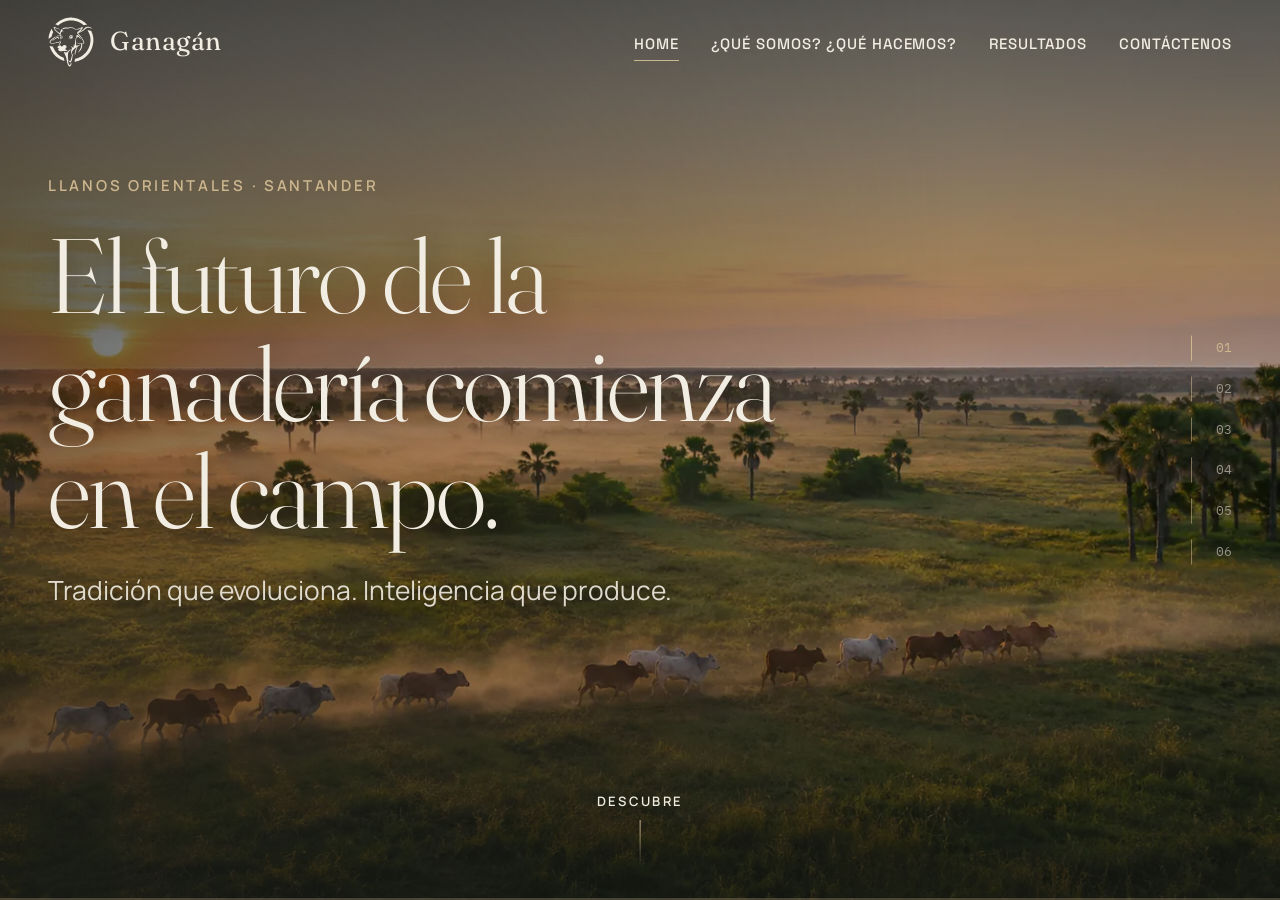
==== commit 2a5cd47e: "content: WhatsApp de contacto en el pie de página Co-Authored-By: Claude Opus 5.5 <noreply@anthropic" ====
--- a/index.html
+++ b/index.html
@@ -21,7 +21,7 @@
         imagesrcset="./assets/images/territorio-hero-960.webp 960w, ./assets/images/territorio-hero-1672.webp 1672w"
         imagesizes="100vw" media="(min-width: 768px)">
 
-  <link rel="stylesheet" href="./css/styles.css?v=2026-11-07l">
+  <link rel="stylesheet" href="./css/styles.css?v=2026-11-07m">
   <script>document.documentElement.classList.replace('no-js', 'js');</script>
 </head>
 <body>
@@ -360,8 +360,8 @@
       </div>
       <div>
         <h2 class="site-footer__title">Contacto</h2>
-        <!-- PENDIENTE: correo, teléfono y redes confirmados por la empresa. -->
-        <p>Próximamente.</p>
+        <p><a class="site-footer__link" href="https://wa.me/573202076074" target="_blank" rel="noopener"
+              aria-label="Escribir por WhatsApp al +57 320 207 6074">WhatsApp: (+57) 3202076074</a></p>
       </div>
       <div>
         <h2 class="site-footer__title">Plataforma</h2>
@@ -371,6 +371,6 @@
     <p class="container site-footer__copy">© <span data-year>2026</span> Inversiones Ganagán M&amp;V S.A.S. Imágenes ilustrativas.</p>
   </footer>
 
-  <script src="./js/main.js?v=2026-11-07l" defer></script>
+  <script src="./js/main.js?v=2026-11-07m" defer></script>
 </body>
 </html>
--- a/css/styles.css
+++ b/css/styles.css
@@ -1136,6 +1136,14 @@
   margin-bottom: var(--s-1);
 }
 .site-footer__legal { color: var(--marfil); }
+.site-footer__link {
+  color: var(--marfil);
+  text-decoration: none;
+  background: linear-gradient(var(--arena), var(--arena)) no-repeat left bottom / 0 1px;
+  transition: background-size .35s var(--ease), color .35s var(--ease);
+}
+.site-footer__link:hover,
+.site-footer__link:focus-visible { color: var(--arena); background-size: 100% 1px; }
 .site-footer__copy { margin-top: var(--s-8); font-size: var(--fs-label); }
 @media (min-width: 768px) { .site-footer__grid { grid-template-columns: 1.4fr repeat(3, 1fr); } }
 
